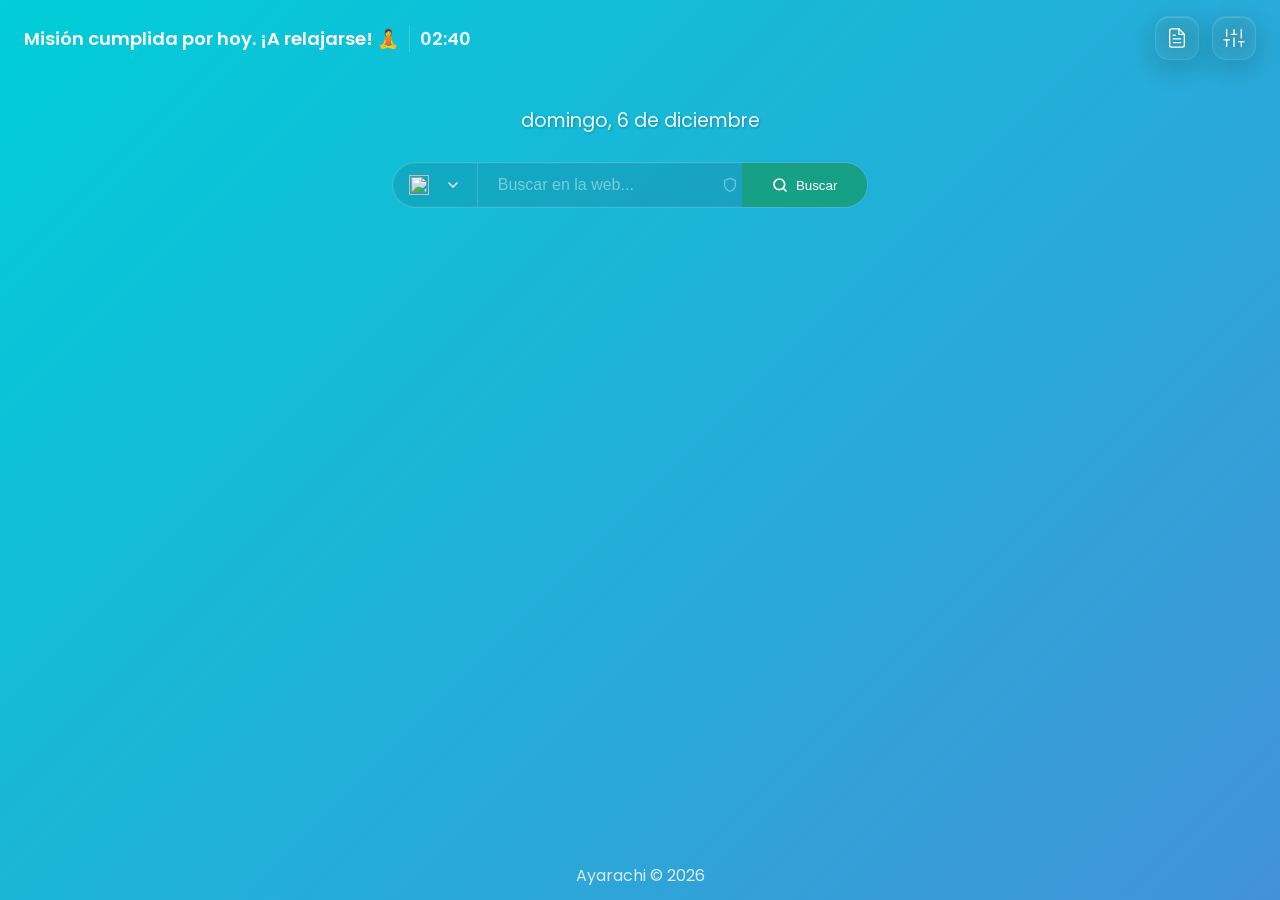
==== index.html @ 14abeb92 "feat: implement context menu actions including custom letter icons and folder navigation logic" ====
<!doctype html>
<html lang="es" style="background-color: #050505; color-scheme: dark;">

<head>
  <meta name="color-scheme" content="dark">
  <link rel="stylesheet" href="css/critical.css">
  <script src="menubar/background-manager.js"></script>
  <script src="menubar/instant-bg.js"></script>
  <script src="menubar/zero-flash.js"></script>
  <link rel="preconnect" href="https://fonts.googleapis.com">
  <link rel="preconnect" href="https://fonts.gstatic.com" crossorigin>
  <link
    href="https://fonts.googleapis.com/css2?family=Poppins:wght@300;400;600;700&family=Roboto:wght@400;700&family=Montserrat:wght@400;700&family=Playfair+Display:wght@400;700&display=swap"
    rel="stylesheet">
  <meta charset="utf-8" />
  <script src="menubar/fast-loader.js" type="module"></script>
  <title>Tablero</title>
  <link rel="icon" type="image/svg+xml" href="icons/icon.svg">
  <!-- Carga crítica en paralelo para eliminar cuello de botella de renderizado -->
  <link rel="stylesheet" href="css/variables.css">
  <link rel="stylesheet" href="css/animations.css">
  <link rel="stylesheet" href="css/layout.css">
  <link rel="stylesheet" href="css/search.css">
  <link rel="stylesheet" href="css/tiles.css">
  <link rel="stylesheet" href="css/panels.css">
  <link rel="stylesheet" href="css/notes-doodle.css">
  <link rel="stylesheet" href="css/weather.css">
  <link rel="stylesheet" href="css/form-controls.css">
  <link rel="stylesheet" href="css/context-menu.css">
</head>

<body class="loading">
  <!-- Capa dedicada para el fondo animado con efecto de carga en "tandas" estilo videojuego -->
  <div id="bg-layer" style="position: fixed; top: 0; left: 0; width: 100%; height: 100%; z-index: -2; opacity: 0; filter: blur(20px) grayscale(50%); transition: opacity 1.2s steps(6, end), filter 1.2s steps(6, end); pointer-events: none;"></div>
  <div class="wrap">
    <header class="header">
      <div class="brand-container">
        <button id="backBtn" class="back-btn" hidden aria-label="Volver a la carpeta anterior">‹</button>
        <div id="header-greeting" class="brand"><span class="placeholder"></span></div>
        <div id="header-clock" class="clock-header"><span class="placeholder"></span></div>
      </div>
      <div class="controls">
        <button id="openNotes" title="Notas">
          <svg xmlns="http://www.w3.org/2000/svg" width="22" height="22" viewBox="0 0 24 24" fill="none"
            stroke="currentColor" stroke-width="1.5" stroke-linecap="round" stroke-linejoin="round">
            <path d="M14 2H6a2 2 0 0 0-2 2v16a2 2 0 0 0 2 2h12a2 2 0 0 0 2-2V8z"></path>
            <polyline points="14 2 14 8 20 8"></polyline>
            <line x1="16" y1="13" x2="8" y2="13"></line>
            <line x1="16" y1="17" x2="8" y2="17"></line>
            <polyline points="10 9 9 9 8 9"></polyline>
          </svg>
        </button>
        <button id="openSettings" title="Configuración">
          <svg xmlns="http://www.w3.org/2000/svg" width="22" height="22" viewBox="0 0 24 24" fill="none"
            stroke="currentColor" stroke-width="1.5" stroke-linecap="round" stroke-linejoin="round">
            <line x1="4" y1="21" x2="4" y2="14"></line>
            <line x1="4" y1="10" x2="4" y2="3"></line>
            <line x1="12" y1="21" x2="12" y2="12"></line>
            <line x1="12" y1="8" x2="12" y2="3"></line>
            <line x1="20" y1="21" x2="20" y2="16"></line>
            <line x1="20" y1="12" x2="20" y2="3"></line>
            <line x1="1" y1="14" x2="7" y2="14"></line>
            <line x1="9" y1="8" x2="15" y2="8"></line>
            <line x1="17" y1="16" x2="23" y2="16"></line>
          </svg>
        </button>
      </div>
    </header>



    <main id="main-content" class="main">
      <section class="top-content">
        <div id="date" class="date"><span class="placeholder"></span></div>
      </section>

      <section class="search-section">
        <div class="search-card">
          <div class="custom-select-wrapper">
            <div id="engineSelectTrigger" class="custom-select-trigger" tabindex="0" aria-haspopup="listbox"
              aria-expanded="false" data-engine="google">
              <img id="selectedEngineIcon" src="https://www.google.com/favicon.ico" alt="">
              <span id="selectedEngineName"></span>
              <svg class="arrow" xmlns="http://www.w3.org/2000/svg" width="24" height="24" viewBox="0 0 24 24"
                fill="none" stroke="currentColor" stroke-width="2" stroke-linecap="round" stroke-linejoin="round">
                <polyline points="6 9 12 15 18 9"></polyline>
              </svg>
            </div>
            <div id="engineSelectList" class="custom-select-options" role="listbox" hidden>
            </div>
          </div>
          <input id="searchInput" placeholder="Buscar en la web..." aria-label="Término de búsqueda" />
          <button id="privacyToggle" class="privacy-btn" title="Activar búsqueda privada">
            <svg xmlns="http://www.w3.org/2000/svg" width="18" height="18" viewBox="0 0 24 24" fill="none"
              stroke="currentColor" stroke-width="2" stroke-linecap="round" stroke-linejoin="round">
              <path d="M12 22s8-4 8-10V5l-8-3-8 3v7c0 6 8 10 8 10z"></path>
            </svg>
          </button>
          <button id="searchGo">
            <svg xmlns="http://www.w3.org/2000/svg" width="16" height="16" viewBox="0 0 24 24" fill="none"
              stroke="currentColor" stroke-width="2.5" stroke-linecap="round" stroke-linejoin="round">
              <circle cx="11" cy="11" r="8"></circle>
              <line x1="21" y1="21" x2="16.65" y2="16.65"></line>
            </svg>
            <span>Buscar</span>
          </button>
        </div>
      </section>

      <section class="tiles-section">
        <div id="tiles" class="tiles"></div>
      </section>
    </main>

    <footer class="footer">Ayarachi © <span id="footer-year">2025</span></footer>
  </div>

  <!-- El contenedor del doodle se mueve aquí, fuera de .wrap, para que pueda actuar como un fondo independiente. -->
  <div id="doodle-background"></div>

  <!-- Weather Widget - Posicionado de forma fija -->
  <div id="weather" class="weather-widget-fixed">
    <div class="weather-summary">
      <div class="weather-details"><span class="placeholder"></span></div>
    </div>
  </div>

  <!-- Overlay for settings panel -->
  <div id="overlay" class="overlay" aria-hidden="true"></div>


  <!-- Settings panel -->
  <aside id="settings" class="settings" aria-hidden="true" role="dialog" aria-labelledby="settings-title">
    <header class="settings-header">
      <div>
        <h3 id="settings-title">Configuración</h3>
        <div id="saveStatus" class="save-status"></div>
      </div>
      <button id="closeSettings" aria-label="Cerrar configuración">
        <img src="images/cerrar.svg" alt="Ícono de cerrar" width="24" height="24">
      </button>
    </header>
    <div class="settings-tabs">
      <button class="tab-btn active" data-tab="accesos">
        <svg xmlns="http://www.w3.org/2000/svg" width="24" height="24" viewBox="0 0 24 24" fill="none"
          stroke="currentColor" stroke-width="2" stroke-linecap="round" stroke-linejoin="round">
          <rect x="3" y="3" width="7" height="7"></rect>
          <rect x="14" y="3" width="7" height="7"></rect>
          <rect x="14" y="14" width="7" height="7"></rect>
          <rect x="3" y="14" width="7" height="7"></rect>
        </svg>
        <span>Accesos</span>
      </button>
      <button class="tab-btn" data-tab="general">
        <svg xmlns="http://www.w3.org/2000/svg" width="24" height="24" viewBox="0 0 24 24" fill="none"
          stroke="currentColor" stroke-width="2" stroke-linecap="round" stroke-linejoin="round">
          <circle cx="12" cy="12" r="3"></circle>
          <path
            d="M19.4 15a1.65 1.65 0 0 0 .33 1.82l.06.06a2 2 0 0 1 0 2.83 2 2 0 0 1-2.83 0l-.06-.06a1.65 1.65 0 0 0-1.82-.33 1.65 1.65 0 0 0-1 1.51V21a2 2 0 0 1-2 2 2 2 0 0 1-2-2v-.09A1.65 1.65 0 0 0 9 19.4a1.65 1.65 0 0 0-1.82.33l-.06.06a2 2 0 0 1-2.83 0 2 2 0 0 1 0-2.83l.06-.06a1.65 1.65 0 0 0 .33-1.82 1.65 1.65 0 0 0-1.51-1H3a2 2 0 0 1-2-2 2 2 0 0 1 2-2h.09A1.65 1.65 0 0 0 4.6 9a1.65 1.65 0 0 0-.33-1.82l-.06-.06a2 2 0 0 1 0-2.83 2 2 0 0 1 2.83 0l.06.06a1.65 1.65 0 0 0 1.82.33H9a1.65 1.65 0 0 0 1-1.51V3a2 2 0 0 1 2-2 2 2 0 0 1 2 2v.09a1.65 1.65 0 0 0 1 1.51 1.65 1.65 0 0 0 1.82-.33l.06-.06a2 2 0 0 1 2.83 0 2 2 0 0 1 0 2.83l-.06.06a1.65 1.65 0 0 0-.33 1.82V9a1.65 1.65 0 0 0 1.51 1H21a2 2 0 0 1 2 2 2 2 0 0 1-2 2h-.09a1.65 1.65 0 0 0-1.51 1z">
          </path>
        </svg>
        <span>General</span>
      </button>
      <button class="tab-btn" data-tab="fondo">
        <svg xmlns="http://www.w3.org/2000/svg" width="24" height="24" viewBox="0 0 24 24" fill="none"
          stroke="currentColor" stroke-width="2" stroke-linecap="round" stroke-linejoin="round">
          <rect x="3" y="3" width="18" height="18" rx="2" ry="2"></rect>
          <circle cx="8.5" cy="8.5" r="1.5"></circle>
          <polyline points="21 15 16 10 5 21"></polyline>
        </svg>
        <span>Fondo</span>
      </button>
      <button class="tab-btn" data-tab="doodle">
        <svg xmlns="http://www.w3.org/2000/svg" width="24" height="24" viewBox="0 0 24 24" fill="none"
          stroke="currentColor" stroke-width="2" stroke-linecap="round" stroke-linejoin="round">
          <path d="M12 20h9"></path>
          <path d="M16.5 3.5a2.121 2.121 0 0 1 3 3L7 19l-4 1 1-4L16.5 3.5z"></path>
        </svg>
        <span>Doodle</span>
      </button>
      <button class="tab-btn" data-tab="paneles">
        <svg xmlns="http://www.w3.org/2000/svg" width="24" height="24" viewBox="0 0 24 24" fill="none"
          stroke="currentColor" stroke-width="2" stroke-linecap="round" stroke-linejoin="round">
          <path
            d="M12.89 1.45l8 4A2 2 0 0 1 22 7.24v9.53a2 2 0 0 1-1.11 1.79l-8 4a2 2 0 0 1-1.79 0l-8-4A2 2 0 0 1 2 16.76V7.24a2 2 0 0 1 1.11-1.79l8-4a2 2 0 0 1 1.78 0z">
          </path>
          <polyline points="2.32 6.16 12 11 21.68 6.16"></polyline>
          <line x1="12" y1="22.76" x2="12" y2="11"></line>
        </svg>
        <span>Paneles</span>
      </button>
      <button class="tab-btn" data-tab="datos">
        <svg xmlns="http://www.w3.org/2000/svg" width="24" height="24" viewBox="0 0 24 24" fill="none"
          stroke="currentColor" stroke-width="2" stroke-linecap="round" stroke-linejoin="round">
          <path d="M21 15v4a2 2 0 0 1-2 2H5a2 2 0 0 1-2-2v-4"></path>
          <polyline points="17 8 12 3 7 8"></polyline>
          <line x1="12" y1="3" x2="12" y2="15"></line>
        </svg>
        <span>Datos</span>
      </button>
      <button class="tab-btn" data-tab="papelera">
        <svg xmlns="http://www.w3.org/2000/svg" width="24" height="24" viewBox="0 0 24 24" fill="none"
          stroke="currentColor" stroke-width="2" stroke-linecap="round" stroke-linejoin="round">
          <polyline points="3 6 5 6 21 6"></polyline>
          <path d="M19 6v14a2 2 0 0 1-2 2H7a2 2 0 0 1-2-2V6m3 0V4a2 2 0 0 1 2-2h4a2 2 0 0 1 2 2v2"></path>
          <line x1="10" y1="11" x2="10" y2="17"></line>
          <line x1="14" y1="11" x2="14" y2="17"></line>
        </svg>
        <span>Papelera</span>
      </button>
    </div>
    <div class="settings-body">
      <!-- Tab: Accesos -->
      <div class="tab-pane active" id="tab-accesos">
        <div class="field">
          <label>Gestionar Accesos</label>
          <div class="button-group">
            <button id="syncBookmarks" class="btn" title="Importar favoritos de Chrome">
              <svg xmlns="http://www.w3.org/2000/svg" width="16" height="16" viewBox="0 0 24 24" fill="none"
                stroke="currentColor" stroke-width="2" stroke-linecap="round" stroke-linejoin="round">
                <path d="M19 21l-7-5-7 5V5a2 2 0 0 1 2-2h10a2 2 0 0 1 2 2z"></path>
              </svg>
              Sincronizar Marcadores
            </button>
            <button id="addTile" class="btn primary">+ Añadir acceso</button>
            <button id="addFolder" class="btn">+ Añadir carpeta</button>
          </div>
          <div class="editor-search-container">
            <input id="editorSearchInput" placeholder="Buscar accesos por nombre o URL..." />
          </div>
          <div id="editor" class="editor"></div>
        </div>
      </div>
      <!-- Tab: General -->
      <div class="tab-pane" id="tab-general">
        <div class="sub-tabs">
          <button class="sub-tab-btn active" data-subtab="contenido">Contenido</button>
          <button class="sub-tab-btn" data-subtab="apariencia">Interfaz</button>
          <button class="sub-tab-btn" data-subtab="colores">Colores</button>
        </div>
        <div class="sub-tab-content">
          <!-- Sub-tab: Contenido -->
          <div class="sub-tab-pane active" id="subtab-contenido">
            <div class="field">
              <label for="userName">Tu Nombre</label>
              <input id="userName" placeholder="¿Cómo te llamas?" />
            </div>
            <div class="field">
              <label for="weatherCity">Ubicación del Clima</label>
              <input id="weatherCity" placeholder="Dejar en blanco para autodetectar" />
            </div>
            <div class="field">
              <label for="greetingSelect">Tipo de Saludo</label>
              <select id="greetingSelect">
                <option value="random">Aleatorio (por momento del día)</option>
                <option value="custom">Personalizado</option>
                <!-- Los saludos predefinidos se cargarán aquí -->
              </select>
            </div>
            <div class="field" id="customGreetingsContainer" hidden>
              <label for="customGreetingsInput">Mis Saludos (uno por línea)</label>
              <textarea id="customGreetingsInput" rows="4"
                placeholder="¡Qué onda, campeón! 😎\n¡A darle que es mole de olla!"></textarea>
            </div>
          </div>
          <!-- Sub-tab: Apariencia -->
          <div class="sub-tab-pane" id="subtab-apariencia">
            <!-- CAMBIO: El nombre de la pestaña en el HTML es ahora "Interfaz" -->
            <div class="field">
              <label>Formato del Reloj</label>
            </div>
            <div class="field field-toggle">
              <label for="clockFormatToggle">Usar formato de 12 horas (AM/PM)</label>
              <div class="switch-container">
                <label class="switch"><input type="checkbox" id="clockFormatToggle"><span
                    class="slider round"></span></label>
              </div>
            </div>
            <div class="field field-toggle">
              <label for="showSecondsToggle">Mostrar segundos en el reloj</label>
              <div class="switch-container">
                <label class="switch"><input type="checkbox" id="showSecondsToggle"><span
                    class="slider round"></span></label>
              </div>
            </div>
            <div class="field">
              <label>Elementos de la Interfaz</label>
              <p class="field-description">Controla qué elementos se muestran en la página principal.</p>
            </div>
            <div class="field field-toggle">
              <label for="showSearchToggle">Mostrar barra de búsqueda</label>
              <div class="switch-container">
                <label class="switch"><input type="checkbox" id="showSearchToggle"><span
                    class="slider round"></span></label>
              </div>
            </div>
            <div class="field field-toggle">
              <label for="showWeatherToggle">Mostrar widget del clima</label>
              <div class="switch-container">
                <label class="switch"><input type="checkbox" id="showWeatherToggle"><span
                    class="slider round"></span></label>
              </div>
            </div>
            <div class="field field-toggle">
              <label for="showDateToggle">Mostrar fecha completa</label>
              <div class="switch-container">
                <label class="switch"><input type="checkbox" id="showDateToggle"><span
                    class="slider round"></span></label>
              </div>
            </div>
            <div class="field">
              <label>Animaciones de Carga</label>
              <p class="field-description">Controla si los elementos aparecen con animaciones al cargar la página.</p>
            </div>
            <div class="field field-toggle">
              <label for="enableLoadAnimationsToggle">Activar animaciones de carga</label>
              <div class="switch-container">
                <label class="switch"><input type="checkbox" id="enableLoadAnimationsToggle"><span
                    class="slider round"></span></label>
              </div>
            </div>
            <div class="field">
              <label>Tipografía</label>
              <p class="field-description">Elige las fuentes para diferentes elementos de la interfaz.</p>
            </div>
            <div class="field">
              <label for="greetingFont">Fuente del Saludo y Reloj</label>
              <select id="greetingFont">
                <option value="'Poppins', sans-serif">Poppins (Defecto)</option>
                <optgroup label="Sans Serif">
                  <option value="'Roboto', sans-serif">Roboto</option>
                  <option value="'Open Sans', sans-serif">Open Sans</option>
                  <option value="'Lato', sans-serif">Lato</option>
                  <option value="'Montserrat', sans-serif">Montserrat</option>
                  <option value="'Oswald', sans-serif">Oswald</option>
                  <option value="'Raleway', sans-serif">Raleway</option>
                </optgroup>
                <optgroup label="Serif">
                  <option value="'Playfair Display', serif">Playfair Display</option>
                  <option value="'Merriweather', serif">Merriweather</option>
                </optgroup>
                <optgroup label="Monospace">
                  <option value="'Source Code Pro', monospace">Source Code Pro</option>
                </optgroup>
              </select>
            </div>
            <div class="field">
              <label for="dateFont">Fuente de la Fecha</label>
              <select id="dateFont">
                <option value="'Poppins', sans-serif">Poppins (Defecto)</option>
                <option value="'Roboto', sans-serif">Roboto</option>
                <option value="'Open Sans', sans-serif">Open Sans</option>
                <option value="'Lato', sans-serif">Lato</option>
                <option value="'Montserrat', sans-serif">Montserrat</option>
                <option value="'Playfair Display', serif">Playfair Display</option>
              </select>
            </div>
          </div>
          <!-- Sub-tab: Colores -->
          <div class="sub-tab-pane" id="subtab-colores">
            <div class="field">
              <label for="masterTextColor">Color General de Texto</label>
              <div class="color-input-group">
                <input type="color" id="masterTextColor" value="#FFFFFF">
                <button id="applyMasterTextColor" class="btn btn-small">Aplicar a todos</button>
              </div>
              <p class="field-description">Usa este control para cambiar todos los colores de texto a la vez.</p>
            </div>
            <div class="field">
              <label for="greetingColor">Color del Saludo</label>
              <div class="color-input-group">
                <input type="color" id="greetingColor" value="#FFFFFF">
              </div>
            </div>
            <div class="field">
              <label for="nameColor">Color del Nombre</label>
              <div class="color-input-group">
                <input type="color" id="nameColor" value="#FFFFFF">
              </div>
            </div>
            <div class="field">
              <label for="clockColor">Color del Reloj</label>
              <div class="color-input-group">
                <input type="color" id="clockColor" value="#FFFFFF">
              </div>
            </div>
            <div class="field">
              <label for="dateColor">Color de la Fecha</label>
              <div class="color-input-group">
                <input type="color" id="dateColor" value="#FFFFFF">
              </div>
            </div>
          </div>
        </div>
      </div>
      <!-- Tab: Fondo -->
      <div class="tab-pane" id="tab-fondo">
        <div class="sub-tabs">
          <button class="sub-tab-btn active" data-subtab="degradados">Degradados</button>
          <button class="sub-tab-btn" data-subtab="imagen">Imagen</button>
        </div>
        <div class="sub-tab-content">
          <!-- Sub-tab: Degradados -->
          <div class="sub-tab-pane active" id="subtab-degradados">
            <div class="field">
              <label>Degradados</label>
              <div id="gradient-list" class="gradient-list">
                <!-- Los degradados se cargarán aquí desde JS -->
              </div>
            </div>
            <div class="field field-toggle">
              <label for="randomBgToggle">Degradado aleatorio en cada pestaña</label>
              <div class="switch-container">
                <label class="switch">
                  <input type="checkbox" id="randomBgToggle">
                  <span class="slider round"></span>
                </label>
              </div>
            </div>
            <div class="field field-toggle">
              <label for="syncFirefoxThemeToggle">Sincronizar con tema de Firefox</label>
              <div class="switch-container">
                <label class="switch">
                  <input type="checkbox" id="syncFirefoxThemeToggle">
                  <span class="slider round"></span>
                </label>
              </div>
            </div>
          </div>
          <!-- Sub-tab: Imagen -->
          <div class="sub-tab-pane" id="subtab-imagen">
            <div class="field">
              <label for="bgUrl">Fondo Personalizado</label>
              <input id="bgUrl" placeholder="Pega una URL de imagen para verla al instante" />
              <div class="or">o</div>
              <label for="bgFile" class="btn file-label">Subir imagen</label>
              <input id="bgFile" type="file" accept="image/*" hidden />
            </div>
            <div class="field" id="bgDisplayMode" hidden> <!-- ESTO SE MOVIÓ AQUÍ -->
              <label>Modo de visualización de imagen</label>
              <div class="button-group" id="bgModeSelector">
                <button class="btn" data-mode="cover">Rellenar</button>
                <button class="btn" data-mode="contain">Ajustar</button>
                <button class="btn" data-mode="stretch">Estirar</button>
                <button class="btn" data-mode="center">Centrar</button>
              </div>
            </div>
          </div>
        </div>
      </div>
      <!-- Tab: Doodle -->
      <div class="tab-pane" id="tab-doodle">
        <div class="field">
          <label>Elige un Doodle</label>
          <p class="field-description">Selecciona un doodle para mostrarlo en la página principal. Los doodles son
            animaciones o imágenes interactivas que aparecen sobre el fondo.</p>
        </div>
        <div class="field">
          <label>Vista Previa</label>
          <div id="doodle-preview" class="doodle-preview">
            <span class="placeholder-text">Selecciona un doodle para verlo aquí</span>
          </div>
        </div>
        <div class="field">
          <label>Doodles Disponibles</label>
          <div id="doodle-list" class="doodle-list">
            <button class="doodle-item" data-doodle-id="none">
              <div class="doodle-item-preview none"></div>
              <span class="doodle-item-name">Ninguno</span>
            </button>
            <!-- Aquí se cargarán más doodles con JS -->
            <!-- Ejemplo de un doodle -->
            <button class="doodle-item" data-doodle-id="lluvia-estrellas">
              <div class="doodle-item-preview lluvia-estrellas"></div>
              <span class="doodle-item-name">Lluvia de Estrellas</span>
            </button>
          </div>
        </div>
      </div>
      <!-- Tab: Paneles -->
      <div class="tab-pane" id="tab-paneles">
        <!-- Sub-tabs for Paneles -->
        <div class="sub-tabs">
          <button class="sub-tab-btn active" data-subtab="temas">Temas</button>
          <button class="sub-tab-btn" data-subtab="apariencia">Apariencia</button>
          <button class="sub-tab-btn" data-subtab="sombra">Sombra</button>
        </div>

        <div class="sub-tab-content">
          <!-- Sub-tab: Temas -->
          <div class="sub-tab-pane active" id="subtab-temas">
            <div class="field">
              <label>Temas Predefinidos</label>
              <div id="panel-theme-list" class="theme-list panel-theme-list">
                <!-- Los temas de paneles se cargarán aquí desde JS -->
              </div>
            </div>
          </div>

          <!-- Sub-tab: Apariencia -->
          <div class="sub-tab-pane" id="subtab-apariencia">
            <div class="field">
              <label for="panelColor">Color de Fondo</label>
              <input type="color" id="panelColor" value="#000000">
            </div>
            <div class="field">
              <label for="panelTextColor">Color de Texto Principal</label>
              <input type="color" id="panelTextColor" value="#ffffff">
            </div>
            <div class="field">
              <label for="panelTextSecondaryColor">Color de Texto Secundario</label>
              <input type="color" id="panelTextSecondaryColor" value="#ffffff">
            </div>
            <div class="field">
              <label for="panelOpacity">Opacidad <span id="opacityValue">5%</span></label>
              <input type="range" id="panelOpacity" min="0" max="1" step="0.01" value="0.05">
            </div>
            <div class="field">
              <label for="panelBlur">Desenfoque <span id="blurValue">6px</span></label>
              <input type="range" id="panelBlur" min="0" max="50" step="1" value="6">
            </div>
            <div class="field">
              <label for="panelRadius">Radio de borde <span id="radiusValue">12px</span></label>
              <input type="range" id="panelRadius" min="0" max="60" step="1" value="12">
            </div>
          </div>

          <!-- Sub-tab: Sombra -->
          <div class="sub-tab-pane" id="subtab-sombra">
            <div class="field field-toggle">
              <label for="panelShadowToggle">Habilitar sombra</label>
              <div class="switch-container"><label class="switch"><input type="checkbox" id="panelShadowToggle"><span
                    class="slider round"></span></label></div>
            </div>
            <div id="panelShadowOptions" hidden>
              <div class="field"><label for="panelShadowColor">Color de sombra</label><input type="color"
                  id="panelShadowColor" value="#000000"></div>
              <div class="field"><label for="panelShadowBlur">Desenfoque <span
                    id="shadowBlurValue">10px</span></label><input type="range" id="panelShadowBlur" min="0" max="80"
                  step="1" value="10"></div>
            </div>
          </div>
        </div>
        <div class="field" style="margin-top: 16px;">
          <button id="resetPanelsBtn" class="btn full-width">Restablecer Estilos de Paneles</button>
        </div>
      </div>
      <!-- Tab: Datos -->
      <div class="tab-pane" id="tab-datos">
        <div class="data-section">
          <h4>Sincronización Interna</h4>
          <div id="data-status" class="data-status-container"></div>
          <div class="field">
            <div id="dirPath" class="dir-path"><span>Estado: <b>Sincronización Activa</b></span></div>
            <p class="field-description">
              Tus datos se guardan de forma segura y automática en el almacenamiento interno de tu navegador (OPFS).
              Esto garantiza que tus accesos, notas y configuraciones persistan incluso si limpias la caché.
            </p>
          </div>

          <div class="field field-toggle">
            <label for="autoSyncToggle">Auto-respaldo Interno</label>
            <div class="switch-container">
              <label class="switch"><input type="checkbox" id="autoSyncToggle"><span
                  class="slider round"></span></label>
            </div>
            <p class="field-description">Mantiene una copia de seguridad interna actualizada en tiempo real.</p>
            <button id="manualSaveBtn" class="btn" hidden>Forzar Respaldo Ahora</button>
          </div>
        </div>

        <div class="data-section">
          <h4>Copia de Seguridad Externa</h4>
          <p class="field-description">Exporta toda tu configuración a un archivo JSON para moverla a otro navegador o
            guardarla como respaldo manual.</p>
          <div class="button-group">
            <button id="importJsonBtn" class="btn">Importar JSON</button>
            <button id="exportJsonBtn" class="btn primary">Exportar JSON</button>
          </div>
        </div>
      </div>
      <!-- Tab: Papelera -->
      <div class="tab-pane tab-pane-full-height" id="tab-papelera">
        <div class="field">
          <div class="field-header">
            <label>Accesos Eliminados</label>
            <button id="emptyTrashBtn" class="btn btn-danger" title="Vaciar toda la papelera" disabled>Vaciar
              Papelera</button>
          </div>
          <div class="scrollable-content">
            <div id="trash-list" class="trash-list"></div>
          </div>
        </div>
      </div>
    </div>
    <footer class="settings-footer">
      <a href="https://github.com/HectorDanielAyarachiFuentes" class="about-link" rel="noopener noreferrer"
        title="GitHub del desarrollador">
        <img src="images/Dulce-flamenco.png" alt="Foto del autor" class="about-photo" />
        <svg class="github-icon" xmlns="http://www.w3.org/2000/svg" viewBox="0 0 24 24" fill="currentColor">
          <path
            d="M12 0c-6.626 0-12 5.373-12 12 0 5.302 3.438 9.8 8.207 11.387.599.111.793-.261.793-.577v-2.234c-3.338.726-4.033-1.416-4.033-1.416-.546-1.387-1.333-1.756-1.333-1.756-1.089-.745.083-.729.083-.729 1.205.084 1.839 1.237 1.839 1.237 1.07 1.834 2.807 1.304 3.492.997.107-.775.418-1.305.762-1.604-2.665-.305-5.467-1.334-5.467-5.931 0-1.311.469-2.381 1.236-3.221-.124-.303-.535-1.524.117-3.176 0 0 1.008-.322 3.301 1.23.957-.266 1.983-.399 3.003-.404 1.02.005 2.047.138 3.006.404 2.291-1.552 3.297-1.23 3.297-1.23.653 1.653.242 2.874.118 3.176.77.84 1.235 1.91 1.235 3.221 0 4.609-2.807 5.624-5.479 5.921.43.372.823 1.102.823 2.222v3.293c0 .319.192.694.801.576 4.765-1.589 8.199-6.086 8.199-11.386 0-6.627-5.373-12-12-12z" />
        </svg>
        <span>Creado por Héctor Daniel Ayarachi</span>
      </a>
    </footer>
  </aside>

  <!-- Edit modal -->
  <div id="modal" class="modal" aria-hidden="true" role="dialog" aria-modal="true" aria-labelledby="modalTitle">
    <div class="modal-card">
      <header class="modal-header">
        <h4 id="modalTitle">Editar Acceso</h4>
        <button id="closeModal" class="modal-close" aria-label="Cerrar modal">✕</button>
      </header>
      <div class="modal-body">
        <div id="modalIconContainer" class="modal-icon-container">
          <div id="modalIconPreview" class="modal-icon-preview" role="button" tabindex="0"
            aria-label="Cambiar imagen del ícono">
            <img id="modalPreviewImg" src="" alt="Vista previa del ícono" hidden>
            <div id="modalIconPlaceholder" class="modal-icon-placeholder">
              <svg xmlns="http://www.w3.org/2000/svg" width="24" height="24" viewBox="0 0 24 24" fill="none"
                stroke="currentColor" stroke-width="2" stroke-linecap="round" stroke-linejoin="round">
                <path d="M21 15v4a2 2 0 0 1-2 2H5a2 2 0 0 1-2-2v-4"></path>
                <polyline points="17 8 12 3 7 8"></polyline>
                <line x1="12" y1="3" x2="12" y2="15"></line>
              </svg>
              <span>Subir icono</span>
            </div>
          </div>
          <button id="modalResetIcon" class="modal-icon-reset" aria-label="Restablecer ícono" hidden>
            <svg xmlns="http://www.w3.org/2000/svg" width="24" height="24" viewBox="0 0 24 24" fill="none"
              stroke="currentColor" stroke-width="2" stroke-linecap="round" stroke-linejoin="round">
              <polyline points="23 4 23 10 17 10"></polyline>
              <path d="M20.49 15a9 9 0 1 1-2.12-9.36L23 10"></path>
            </svg>
          </button>
        </div>
        <input type="file" id="modalIconFile" accept="image/*" hidden>
        <div class="form-group with-icon">
          <svg xmlns="http://www.w3.org/2000/svg" width="24" height="24" viewBox="0 0 24 24" fill="none"
            stroke="currentColor" stroke-width="2" stroke-linecap="round" stroke-linejoin="round">
            <path d="M20.59 13.41l-7.17 7.17a2 2 0 0 1-2.83 0L2 12V2h10l8.59 8.59a2 2 0 0 1 0 2.82z"></path>
            <line x1="7" y1="7" x2="7.01" y2="7"></line>
          </svg>
          <input id="modalName" type="text" required placeholder=" " />
          <label for="modalName">Nombre</label>
        </div>
        <div id="modalUrlGroup" class="form-group with-icon">
          <svg xmlns="http://www.w3.org/2000/svg" width="24" height="24" viewBox="0 0 24 24" fill="none"
            stroke="currentColor" stroke-width="2" stroke-linecap="round" stroke-linejoin="round">
            <path d="M10 13a5 5 0 0 0 7.54.54l3-3a5 5 0 0 0-7.07-7.07l-1.72 1.72"></path>
            <path d="M14 11a5 5 0 0 0-7.54-.54l-3 3a5 5 0 0 0 7.07 7.07l1.72-1.72"></path>
          </svg>
          <input id="modalUrl" type="url" required placeholder=" " />
          <label for="modalUrl">Dirección (URL)</label>
        </div>
        <div id="modalContentGroup" class="form-group" hidden>
          <div class="rich-editor-container">
            <div class="rich-editor-toolbar">
              <button data-command="bold" title="Negrita (Ctrl+B)"><b>B</b></button>
              <button data-command="italic" title="Cursiva (Ctrl+I)"><i>I</i></button>
              <button data-command="underline" title="Subrayado (Ctrl+U)"><u>U</u></button>
              <button data-command="insertUnorderedList" title="Lista con viñetas">
                <svg xmlns="http://www.w3.org/2000/svg" width="16" height="16" viewBox="0 0 24 24" fill="none"
                  stroke="currentColor" stroke-width="2" stroke-linecap="round" stroke-linejoin="round">
                  <line x1="8" y1="6" x2="21" y2="6"></line>
                  <line x1="8" y1="12" x2="21" y2="12"></line>
                  <line x1="8" y1="18" x2="21" y2="18"></line>
                  <line x1="3" y1="6" x2="3.01" y2="6"></line>
                  <line x1="3" y1="12" x2="3.01" y2="12"></line>
                  <line x1="3" y1="18" x2="3.01" y2="18"></line>
                </svg>
              </button>
            </div>
            <div id="modalContent" class="rich-text-editor" contenteditable="true" data-placeholder=" "></div>
          </div>
          <label for="modalContent">Contenido de la Nota</label>
        </div>
      </div>
      <footer class="modal-footer">
        <button id="modalCancel" class="btn">
          <svg xmlns="http://www.w3.org/2000/svg" width="16" height="16" viewBox="0 0 24 24" fill="none"
            stroke="currentColor" stroke-width="2.5" stroke-linecap="round" stroke-linejoin="round">
            <line x1="18" y1="6" x2="6" y2="18"></line>
            <line x1="6" y1="6" x2="18" y2="18"></line>
          </svg>
          Cancelar
        </button>
        <button id="modalSave" class="btn primary">
          <svg xmlns="http://www.w3.org/2000/svg" width="16" height="16" viewBox="0 0 24 24" fill="none"
            stroke="currentColor" stroke-width="2.5" stroke-linecap="round" stroke-linejoin="round">
            <polyline points="20 6 9 17 4 12"></polyline>
          </svg>
          Aceptar
        </button>
      </footer>
    </div>
  </div>

  <!-- Menú contextual para los accesos -->
  <div id="contextMenu" class="context-menu" hidden>
    <ul>
      <li><button data-action="favorite">
          <svg xmlns="http://www.w3.org/2000/svg" width="16" height="16" viewBox="0 0 24 24" fill="none"
            stroke="currentColor" stroke-width="2" stroke-linecap="round" stroke-linejoin="round">
            <polygon
              points="12 2 15.09 8.26 22 9.27 17 14.14 18.18 21.02 12 17.77 5.82 21.02 7 14.14 2 9.27 8.91 8.26 12 2">
            </polygon>
          </svg>
          <span>Marcar como favorito</span>
        </button></li>
      <li><button data-action="open-tab">
          <svg xmlns="http://www.w3.org/2000/svg" width="16" height="16" viewBox="0 0 24 24" fill="none"
            stroke="currentColor" stroke-width="2" stroke-linecap="round" stroke-linejoin="round">
            <path d="M18 13v6a2 2 0 0 1-2 2H5a2 2 0 0 1-2-2V8a2 2 0 0 1 2-2h6"></path>
            <polyline points="15 3 21 3 21 9"></polyline>
            <line x1="10" y1="14" x2="21" y2="3"></line>
          </svg>
          <span>Abrir en pestaña nueva</span>
        </button></li>
      <li><button data-action="open-window">
          <svg xmlns="http://www.w3.org/2000/svg" width="16" height="16" viewBox="0 0 24 24" fill="none"
            stroke="currentColor" stroke-width="2" stroke-linecap="round" stroke-linejoin="round">
            <path d="M20 13v6a2 2 0 0 1-2 2H6a2 2 0 0 1-2-2V7a2 2 0 0 1 2-2h6"></path>
            <path d="M14 3h7v7"></path>
            <path d="M11 13 21 3"></path>
          </svg>
          <span>Abrir en ventana nueva</span>
        </button></li>
      <li><button data-action="open-private">
          <svg xmlns="http://www.w3.org/2000/svg" width="16" height="16" viewBox="0 0 24 24" fill="none"
            stroke="currentColor" stroke-width="2" stroke-linecap="round" stroke-linejoin="round">
            <circle cx="12" cy="12" r="5"></circle>
            <path d="M12 1v2"></path>
            <path d="M12 21v2"></path>
            <path d="m4.22 4.22 1.42 1.42"></path>
            <path d="m18.36 18.36 1.42 1.42"></path>
            <path d="M1 12h2"></path>
            <path d="M21 12h2"></path>
            <path d="m4.22 19.78 1.42-1.42"></path>
            <path d="m18.36 5.64 1.42-1.42"></path>
          </svg>
          <span>Abrir en ventana privada</span>
        </button></li>
      <li class="separator"></li>
      <li><button data-action="use-letter">
          <svg xmlns="http://www.w3.org/2000/svg" width="16" height="16" viewBox="0 0 24 24" fill="none"
            stroke="currentColor" stroke-width="2" stroke-linecap="round" stroke-linejoin="round">
            <polyline points="4 7 4 4 20 4 20 7"></polyline>
            <line x1="9" y1="20" x2="15" y2="20"></line>
            <line x1="12" y1="4" x2="12" y2="20"></line>
          </svg>
          <span>Usar ícono de letra</span>
        </button></li>
      <li><button data-action="edit">
          <svg xmlns="http://www.w3.org/2000/svg" width="16" height="16" viewBox="0 0 24 24" fill="none"
            stroke="currentColor" stroke-width="2" stroke-linecap="round" stroke-linejoin="round">
            <path d="M11 4H4a2 2 0 0 0-2 2v14a2 2 0 0 0 2 2h14a2 2 0 0 0 2-2v-7"></path>
            <path d="M18.5 2.5a2.121 2.121 0 0 1 3 3L12 15l-4 1 1-4 9.5-9.5z"></path>
          </svg>
          <span>Editar</span>
        </button></li>
      <li><button data-action="delete">
          <svg xmlns="http://www.w3.org/2000/svg" width="16" height="16" viewBox="0 0 24 24" fill="none"
            stroke="currentColor" stroke-width="2" stroke-linecap="round" stroke-linejoin="round">
            <polyline points="3 6 5 6 21 6"></polyline>
            <path d="M19 6v14a2 2 0 0 1-2 2H7a2 2 0 0 1-2-2V6m3 0V4a2 2 0 0 1 2-2h4a2 2 0 0 1 2 2v2"></path>
            <line x1="10" y1="11" x2="10" y2="17"></line>
            <line x1="14" y1="11" x2="14" y2="17"></line>
          </svg>
          <span>Enviar a la papelera</span>
        </button></li>
    </ul>
  </div>

  <template id="tileTpl">
    <div class="tile" draggable="true">
      <!-- CAMBIO: Se añade loading="lazy" para mejorar rendimiento inicial -->
      <img class="thumb" width="56" height="56" alt="" loading="lazy">
      <div class="info">
        <div class="title"></div>
        <div class="url"></div>
      </div>
      <div class="actions"> <button class="more-btn" aria-label="Más opciones para este acceso"> <svg
            xmlns="http://www.w3.org/2000/svg" width="20" height="20" viewBox="0 0 24 24" fill="none"
            stroke="currentColor" stroke-width="2" stroke-linecap="round" stroke-linejoin="round">
            <circle cx="12" cy="12" r="1"></circle>
            <circle cx="12" cy="5" r="1"></circle>
            <circle cx="12" cy="19" r="1"></circle>
          </svg> </button> </div>
    </div>
  </template>

  <!-- Botón flotante para volver arriba -->
  <button id="scrollToTopBtn" class="scroll-to-top-btn" aria-label="Volver arriba">
    <svg xmlns="http://www.w3.org/2000/svg" width="24" height="24" viewBox="0 0 24 24" fill="none" stroke="currentColor" stroke-width="2.5" stroke-linecap="round" stroke-linejoin="round">
      <polyline points="18 15 12 9 6 15"></polyline>
    </svg>
  </button>

  <script src="menubar/app.js" type="module"></script>
</body>

</html>
---- css/critical.css ----
/* Estilo crítico para eliminar destellos de carga (Permitido por CSP) */
html {
  background-color: #050505 !important;
  color-scheme: dark !important;
}

body {
  background: transparent !important;
  margin: 0;
}

/* Prevenir destello de colores de acento (ej. morado #a855f7) */
:root {
  --accent-color: #050505;
}

.wrap {
  opacity: 1;
}

#doodle-background {
  position: fixed;
  top: 0;
  left: 0;
  width: 100%;
  height: 100%;
  z-index: -1;
  opacity: 0;
  transition: opacity 0.5s ease-out;
}

#doodle-background.ready {
  opacity: 1;
}

/* Evitar que se vea el código del doodle antes de que se active el componente */
css-doodle:not(:defined) {
  display: none;
}
---- css/variables.css ----
:root {
  /* Default Theme (Paisaje) - these will be overridden by JS */
  --greeting-color: #FFFFFF;
  --name-color: #FFFFFF;
  --clock-color: #FFFFFF;
  --date-color: #FFFFFF;

  --greeting-font: 'Poppins', sans-serif;
  --date-font: 'Poppins', sans-serif;

  --panel-text-color: #ffffff;
  --panel-text-secondary-color: rgba(255, 255, 255, 0.7);
  --panel-bg: rgba(0, 0, 0, 0.2);
  --accent-color: #a855f7;
  --button-bg: rgba(255, 255, 255, 0.05);
  --button-hover-bg: rgba(255, 255, 255, 0.1);
  --panel-radius: 12px;

  --panel-opacity: 0.1;
  --panel-blur: 10px;

  /* Firefox Modern Enhancements */
  --border-light: color-mix(in srgb, var(--panel-text-color), transparent 85%);
  --border-active: color-mix(in srgb, var(--accent-color), transparent 40%);
  --hover-overlay: color-mix(in srgb, var(--accent-color), transparent 85%);
  --shadow-accent: color-mix(in srgb, var(--accent-color), transparent 70%);

  /* Firefox Glassmorphism 2.0 - Ultra Smooth */
  --glass-bg: color-mix(in srgb, var(--panel-bg), transparent 10%);
  --glass-border: color-mix(in srgb, var(--panel-text-color), transparent 80%);
  --glass-highlight: color-mix(in srgb, var(--panel-text-color), transparent 95%);
}
---- css/animations.css ----
/* Animaciones de carga - solo se aplican cuando se activa la opción */
body.with-load-animations .tile {
  opacity: 0;
  animation: fadeInUp .4s ease-out forwards;
  animation-delay: var(--animation-delay, 0s);
}

body.with-load-animations .note-item {
  opacity: 0;
  animation: fadeInUp .4s ease-out forwards;
  animation-delay: var(--animation-delay, 0s);
}

body.with-load-animations .tab-pane {
  opacity: 0;
  animation: fadeIn 0.4s ease-out forwards;
}

body.with-load-animations .search-section {
  transition: opacity 0.4s ease-out, transform 0.4s ease-out;
  transition-delay: 0.05s;
}

body.with-load-animations .tiles-section {
  transition: opacity 0.4s ease-out, transform 0.4s ease-out;
  transition-delay: 0.1s;
}

@keyframes dither-fade {
  from { opacity: 0.12; transform: scale(1.05); }
  to { opacity: 0.06; transform: scale(1); }
}

@keyframes shimmer {
  0% {
    background-position: 200% 0;
  }
  100% {
    background-position: -200% 0;
  }
}

@keyframes border-trace {
  from { --border-angle: 0deg; }
  to { --border-angle: 360deg; }
}

@keyframes pulse-shield {
  0% { transform: scale(1); filter: drop-shadow(0 0 0px #2ecc71); }
  50% { transform: scale(1.1); filter: drop-shadow(0 0 8px #2ecc71); }
  100% { transform: scale(1); filter: drop-shadow(0 0 0px #2ecc71); }
}

@keyframes shake {
  10%,
  90% {
    transform: translate3d(-1px, 0, 0);
  }
  20%,
  80% {
    transform: translate3d(2px, 0, 0);
  }
  30%,
  50%,
  70% {
    transform: translate3d(-3px, 0, 0);
  }
  40%,
  60% {
    transform: translate3d(3px, 0, 0);
  }
}

@keyframes fadeInUp {
  from {
    opacity: 0;
    transform: translateY(20px) scale(.98)
  }
  to {
    opacity: 1;
    transform: translateY(0) scale(1)
  }
}

@keyframes fadeInDown {
  from {
    opacity: 0;
    transform: translateY(-20px);
  }
  to {
    opacity: 1;
    transform: translateY(0);
  }
}

@keyframes fadeIn {
  from {
    opacity: 0;
    transform: translateY(10px);
  }
  to {
    opacity: 1;
    transform: translateY(0);
  }
}

@keyframes alert-pulse {
  0% {
    border-color: rgba(255, 75, 75, 0.4);
    box-shadow: 0 8px 32px rgba(0, 0, 0, 0.35), 0 0 0px rgba(255, 75, 75, 0);
  }
  50% {
    border-color: rgba(255, 75, 75, 1);
    box-shadow: 0 8px 32px rgba(0, 0, 0, 0.35), 0 0 12px rgba(255, 75, 75, 0.8);
  }
  100% {
    border-color: rgba(255, 75, 75, 0.4);
    box-shadow: 0 8px 32px rgba(0, 0, 0, 0.35), 0 0 0px rgba(255, 75, 75, 0);
  }
}

@keyframes alertModalFadeIn {
  from { opacity: 0; }
  to { opacity: 1; }
}

@keyframes alertModalSlideUp {
  from {
    opacity: 0;
    transform: translateY(20px) scale(0.95);
  }
  to {
    opacity: 1;
    transform: translateY(0) scale(1);
  }
}

@keyframes alertIconShake {
  0%, 100% { transform: rotate(0); }
  10%, 30%, 50%, 70%, 90% { transform: rotate(-8deg); }
  20%, 40%, 60%, 80% { transform: rotate(8deg); }
}

@keyframes fadeInSlide {
  from {
    opacity: 0;
    transform: translateY(-8px);
  }
  to {
    opacity: 1;
    transform: translateY(0);
  }
}
---- css/layout.css ----
* {
  box-sizing: border-box;
}

html {
  background-color: #050505;
  scrollbar-width: none; /* Ocultar barra de desplazamiento en Firefox */
}
html::-webkit-scrollbar {
  display: none; /* Ocultar barra de desplazamiento en Chrome/Safari */
}

body::before {
  content: "";
  position: fixed;
  top: 0; left: 0; width: 100%; height: 100%;
  z-index: 1000;
  /* Grano ultra-fino y elegante */
  background-image: url("data:image/svg+xml,%3Csvg viewBox='0 0 250 250' xmlns='http://www.w3.org/2000/svg'%3E%3Cfilter id='noiseFilter'%3E%3CfeTurbulence type='fractalNoise' baseFrequency='0.85' numOctaves='4' stitchTiles='stitch'/%3E%3C/filter%3E%3Crect width='100%25' height='100%25' filter='url(%23noiseFilter)'/%3E%3C/svg%3E");
  opacity: 0;
  pointer-events: none;
  mix-blend-mode: soft-light;
  transition: opacity 1s ease-out;
}

body.bg-progressive-loading::before {
  opacity: 0.06;
  animation: dither-fade 0.5s ease-out forwards;
}

/* El desenfoque ahora se controla por JS solo cuando es necesario */
body.bg-blur {
  filter: blur(4px);
  transition: filter 0.6s ease-out;
}

body.bg-ready {
  filter: none;
}

body {
  font-family: 'Poppins', sans-serif;
  color: var(--panel-text-color);
  height: 100vh;
  margin: 0;
  background: transparent !important;
  transition: color .4s ease-in-out;
  position: relative;
  overflow-x: hidden;
}

body.no-scroll {
  overflow: hidden;
}

.wrap {
  min-height: 100vh;
  display: flex;
  flex-direction: column;
  background-color: rgba(0, 0, 0, 0.15);
  will-change: opacity;
}

.main {
  flex: 1;
  display: flex;
  flex-direction: column;
  align-items: center;
  gap: 18px;
  padding: 12px 90px;
  transition: filter .4s ease, background-color .3s;
  opacity: 1;
  transform: translateY(0);
  will-change: filter;
}

.main.blurred {
  filter: blur(4px);
}

@media (max-width: 768px) {
  .main {
    padding: 12px 20px;
  }
}

.header {
  display: flex;
  justify-content: space-between;
  align-items: center;
  padding: 16px 24px
}

.brand {
  font-family: var(--greeting-font);
  font-weight: 600;
  font-size: 18px;
  color: var(--greeting-color);
}

.brand-container {
  display: flex;
  align-items: center;
  gap: 10px
}

.brand strong {
  font-weight: 700;
  color: var(--name-color);
}

.clock-header {
  font-family: var(--date-font);
  font-size: 18px;
  font-weight: 600;
  opacity: 0.9;
  padding-left: 10px;
  border-left: 1px solid rgba(255, 255, 255, 0.2);
  color: var(--clock-color);
}

.controls {
  display: flex;
  gap: 8px
}

.controls button img,
.controls button svg {
  width: 24px;
  height: 24px;
  transition: transform .4s cubic-bezier(.25, .8, .25, 1)
}

.controls button.active img,
.controls button.active svg {
  transform: rotate(90deg);
}

#openNotes, #openSettings, #widgets-toggle-btn {
  background: rgba(255, 255, 255, 0.05) !important;
  backdrop-filter: blur(12px) !important;
  -webkit-backdrop-filter: blur(12px) !important;
  border: 1px solid rgba(255, 255, 255, 0.1) !important;
  color: var(--panel-text-color) !important;
  width: 44px !important;
  height: 44px !important;
  border-radius: 14px !important;
  display: flex !important;
  align-items: center !important;
  justify-content: center !important;
  transition: all 0.3s cubic-bezier(0.4, 0, 0.2, 1) !important;
  box-shadow: inset 0 1px 1px rgba(255, 255, 255, 0.15), 0 8px 32px rgba(0, 0, 0, 0.2) !important;
  margin-left: 5px;
  animation: alertModalSlideUp 0.6s cubic-bezier(0.34, 1.56, 0.64, 1) backwards;
}

.controls button:nth-child(1) { animation-delay: 0.1s; }
.controls button:nth-child(2) { animation-delay: 0.15s; }
.controls button:nth-child(3) { animation-delay: 0.2s; }
.controls button:nth-child(4) { animation-delay: 0.25s; }

#openNotes:hover, #openSettings:hover, #widgets-toggle-btn:hover {
  background: rgba(255, 255, 255, 0.1) !important;
  transform: translateY(-2px) scale(1.05) !important;
  border-color: rgba(255, 255, 255, 0.2) !important;
  color: #fff !important;
  box-shadow: inset 0 1px 1px rgba(255, 255, 255, 0.2), 0 12px 40px rgba(0, 0, 0, 0.3), 0 0 15px rgba(255, 255, 255, 0.1) !important;
}

#openNotes svg, #openSettings svg {
  width: 22px;
  height: 22px;
  transition: all 0.3s ease;
}

#openNotes:hover svg, #openSettings:hover svg {
  filter: drop-shadow(0 0 5px var(--accent-color));
}

#openNotes:active, #openSettings:active {
  transform: scale(0.95);
}

.back-btn {
  font-size: 24px;
  font-weight: bold;
  padding: 0 10px;
}

.permission-banner {
  background-color: #e67e22;
  color: #fff;
  padding: 12px 24px;
  text-align: center;
  font-size: 14px;
  display: none;
  /* Oculto por defecto */
}

.permission-banner.visible {
  display: block;
  animation: fadeInDown 0.5s ease-out;
}

.permission-banner-content {
  display: flex;
  align-items: center;
  justify-content: center;
  gap: 12px;
}

.live-info {
  transition: opacity 0.5s ease-out, transform 0.5s ease-out;
}

.placeholder {
  display: inline-block;
  background-color: rgba(255, 255, 255, 0.08);
  border-radius: 6px;
  /* Shimmer effect */
  background-image: linear-gradient(90deg, rgba(255, 255, 255, 0.08) 0%, rgba(255, 255, 255, 0.15) 50%, rgba(255, 255, 255, 0.08) 100%);
  background-size: 200% 100%;
  animation: shimmer 1.5s infinite;
}

#greeting .placeholder,
#clock .placeholder,
#date .placeholder {
  display: none;
}

#weather .placeholder {
  width: 120px;
  height: 48px;
}

.top-content {
  width: min(980px, 96%);
  text-align: center;
  padding-top: 2vh;
  /* Add some space at the top */
  padding-bottom: 1vh;
}

.date {
  font-family: var(--date-font);
  font-size: 1.2em;
  font-weight: 400;
  opacity: 0.9;
  text-shadow: 1px 1px 3px rgba(0, 0, 0, 0.3);
  color: var(--date-color);
}

.footer {
  padding: 12px;
  text-align: center;
  opacity: 0.8;
  color: var(--panel-text-color, #fff);
}

.overlay {
  position: fixed;
  inset: 0;
  background: rgba(6, 8, 23, 0.6);
  z-index: 1999;
  opacity: 0;
  visibility: hidden;
  transition: opacity .4s, visibility .4s
}

.overlay[aria-hidden="false"] {
  opacity: 1;
  visibility: visible
}

#doodle-background {
  position: fixed;
  inset: 0;
  width: 100vw;
  height: 100vh;
  z-index: -1;
  pointer-events: none;
  overflow: hidden;
  display: block;
}

#doodle-background css-doodle {
  width: 100vw !important;
  height: 100vh !important;
}

body.theme-background {
  background-size: cover;
  background-position: center;
}

.about-link {
  display: flex;
  align-items: center;
  gap: 12px;
  text-decoration: none;
  color: var(--panel-text-color);
  opacity: 0.7;
  transition: opacity .2s;
}

.about-link:hover {
  opacity: 1;
}

.about-photo {
  width: 32px;
  height: 32px;
  border-radius: 50%;
  object-fit: cover;
}

.github-icon {
  width: 20px;
  height: 20px;
}
---- css/search.css ----
.search-section {
  position: relative;
  z-index: 10;
}

.search-card {
  position: relative;
  display: flex;
  align-items: stretch;
  width: min(980px, 96%);
  background: var(--glass-bg);
  border-radius: 50px;
  backdrop-filter: blur(var(--panel-blur));
  -webkit-backdrop-filter: blur(var(--panel-blur));
  border: 1px solid var(--glass-border);
  box-shadow: var(--panel-shadow, 0 0 0 transparent), inset 0 0 0 1px var(--glass-highlight);
  transition: all 0.4s cubic-bezier(0.4, 0, 0.2, 1), border-color .3s ease, background-color .3s ease;
  overflow: visible; /* Back to visible to show the dropdown */
  z-index: 1;
}

.search-card:focus-within {
  border-color: var(--accent-color);
  background: color-mix(in srgb, var(--glass-bg), white 5%);
  box-shadow: 0 12px 40px rgba(0, 0, 0, 0.3), inset 0 0 0 1px var(--accent-color);
}

.search-card input {
  flex: 1;
  padding: 12px 20px;
  border: 0;
  background: transparent;
  color: var(--panel-text-color);
  font-size: 16px;
  outline: none;
}

.search-card input::placeholder {
  color: var(--panel-text-secondary-color);
  opacity: 0.6;
}

.search-card select option {
  color: black;
  background: white;
}

.search-card button#searchGo {
  display: flex;
  align-items: center;
  gap: 8px;
  background: var(--accent-color);
  border: 0;
  padding: 0 30px;
  margin: 0;
  border-radius: 0 50px 50px 0; /* Explicitly round the right side */
  color: white;
  cursor: pointer;
  transition: all .2s;
  align-self: stretch;
}

.search-card button:hover {
  background-color: color-mix(in srgb, var(--accent-color), black 10%);
}

.search-card button svg {
  width: 16px;
  height: 16px
}

.privacy-btn {
  background: transparent !important;
  color: var(--panel-text-secondary-color) !important;
  border: none !important;
  opacity: 0.5;
  width: 44px;
  padding: 0 !important;
  display: flex;
  align-items: center;
  justify-content: center;
  transition: all 0.3s ease;
}

.privacy-btn:hover {
  opacity: 1;
  background: rgba(255, 255, 255, 0.05) !important;
}

.privacy-btn.active {
  color: #2ecc71 !important;
  opacity: 1;
  filter: drop-shadow(0 0 5px rgba(46, 204, 113, 0.5));
}

.search-card.private-mode {
  border-color: transparent;
  background: color-mix(in srgb, var(--glass-bg), #001100 10%);
  box-shadow: 0 8px 32px rgba(0, 0, 0, 0.4), 0 0 30px rgba(46, 204, 113, 0.15);
}

.search-card.private-mode::before {
  content: '';
  position: absolute;
  inset: 0;
  padding: 2px;
  background: conic-gradient(from var(--border-angle), transparent 70%, #2ecc71 100%);
  border-radius: inherit;
  -webkit-mask: linear-gradient(#fff 0 0) content-box, linear-gradient(#fff 0 0);
  mask: linear-gradient(#fff 0 0) content-box, linear-gradient(#fff 0 0);
  -webkit-mask-composite: xor;
  mask-composite: exclude;
  animation: border-trace 3s linear infinite;
  pointer-events: none;
  z-index: 5; /* Above everything to see the trace */
}

@property --border-angle {
  syntax: '<angle>';
  initial-value: 0deg;
  inherits: false;
}

.search-card.private-mode #searchInput::placeholder {
  color: #2ecc71;
  opacity: 0.6;
  font-style: italic;
}

.search-card.private-mode .privacy-btn {
  animation: pulse-shield 2s infinite;
}

.custom-select-wrapper {
  display: flex;
  align-items: center;
  justify-content: center;
  position: relative;
  z-index: 2;
  border-right: 1px solid var(--border-light);
}

.custom-select-trigger {
  cursor: pointer;
  display: flex;
  align-items: center;
  gap: 8px;
  padding: 12px 16px;
  border-radius: 50px 0 0 50px;
  transition: background-color .2s;
  height: 100%;
  color: var(--panel-text-color, #fff);
}

.custom-select-trigger:hover {
  background-color: var(--hover-overlay);
}

.custom-select-trigger img {
  width: 20px;
  height: 20px;
}

.custom-select-trigger .arrow {
  width: 16px;
  height: 16px;
  stroke: currentColor;
  transition: transform .2s;
}

.custom-select-wrapper.open .arrow {
  transform: rotate(180deg);
}

.custom-select-options {
  position: absolute;
  top: calc(100% + 5px);
  left: 0;
  background-color: color-mix(in srgb, var(--panel-bg), black 20%);
  backdrop-filter: blur(20px);
  border: 1px solid var(--glass-border);
  border-radius: 12px;
  padding: 8px;
  z-index: 100;
  box-shadow: 0 10px 40px rgba(0, 0, 0, 0.4);
  width: 200px;
  max-height: 300px;
  overflow-y: auto;
}

.custom-select-options .option {
  display: flex;
  align-items: center;
  gap: 10px;
  padding: 10px;
  cursor: pointer;
  border-radius: 8px;
  transition: background-color .2s;
  color: var(--panel-text-color);
}

.custom-select-options .option:hover {
  background-color: var(--hover-overlay);
}

.custom-select-options .option img {
  width: 18px;
  height: 18px;
}

.custom-select-options .option:hover {
  background-color: rgba(255, 255, 255, 0.1);
}

/* Fix para el apilamiento (z-index) en la barra de búsqueda */
.search-input-group {
  flex: 1;
  display: flex;
  position: relative;
  /* Crea un contexto de apilamiento inferior */
  z-index: 1;
}

.search-card {
  background-color: rgba(var(--panel-bg-rgb), var(--panel-opacity));
  backdrop-filter: blur(var(--panel-blur));
}
---- css/tiles.css ----
.tiles-section {
  width: 100%;
}

.tiles {
  display: grid;
  grid-template-columns: repeat(auto-fit, minmax(200px, 1fr));
  gap: 14px;
  width: 100%;
  max-width: 1100px;
  margin: 6px auto 0;
  perspective: 800px;
}

@media (max-width: 640px) {
  .tiles {
    grid-template-columns: repeat(2, 1fr)
  }
}

.tile {
  position: relative;
  display: flex;
  align-items: center;
  gap: 12px;
  padding: 10px;
  border-radius: var(--panel-radius);
  /* Solid background without blur to prevent rendering artifacts */
  background: var(--glass-bg);
  border: 1px solid var(--glass-border);
  box-shadow: var(--panel-shadow, 0 0 0 transparent), inset 0 0 0 1px var(--glass-highlight);
  cursor: grab;
  transition: transform .18s ease-out, box-shadow .18s ease-out, background-color .18s ease-out;
  text-decoration: none;
  color: var(--panel-text-color);
  outline: none;
  will-change: transform, background-color, box-shadow;
}

a.tile {
  text-decoration: none;
  color: var(--panel-text-color);
}

.tile:hover {
  transform: translateY(-6px) scale(1.02);
  background: var(--hover-overlay);
  box-shadow: 0 18px 40px rgba(0, 0, 0, 0.5), 0 0 20px var(--shadow-accent);
}

.thumb {
  width: 48px;
  height: 48px;
  border-radius: 10px;
  background: rgba(255, 255, 255, 0.03);
  object-fit: contain;
  padding: 4px
}

.info {
  flex: 1;
  overflow: hidden
}

.tile.dragging {
  opacity: 0.4;
}

.tile.drag-over {
  transform: scale(1.02);
  /* Border removed - use box-shadow instead for visual feedback */
  box-shadow: 0 0 0 2px var(--accent-color), 0 18px 40px rgba(0, 0, 0, 0.5);
}

.title {
  font-weight: 600;
  white-space: nowrap;
  overflow: hidden;
  text-overflow: ellipsis
}

.url {
  font-size: 12px;
  opacity: 0.8;
  white-space: nowrap;
  overflow: hidden;
  text-overflow: ellipsis;
  color: var(--panel-text-secondary-color);
}

.actions {
  position: absolute;
  top: 8px;
  right: 8px;
  display: flex;
  gap: 4px;
  opacity: 0;
  transition: opacity .2s;
  will-change: opacity;
}

.tile:hover .actions {
  opacity: 1
}

.actions .more-btn {
  background: rgba(0, 0, 0, 0.3);
  border: 0;
  color: white;
  border-radius: 6px;
  cursor: pointer;
  padding: 4px;
  display: flex;
  align-items: center;
}

.actions .more-btn:hover {
  background: rgba(0, 0, 0, 0.5)
}

.tile-skeleton {
  background-color: rgba(var(--panel-bg-rgb), var(--panel-opacity));
  backdrop-filter: blur(var(--panel-blur));
  border-radius: var(--panel-radius);
  animation: pulse 1.5s cubic-bezier(0.4, 0, 0.6, 1) infinite;
}

.tile.pending-delete {
  animation: shake 0.6s cubic-bezier(.36, .07, .19, .97) both;
  border: 1px solid #c0392b;
}

.tile-add {
  flex-direction: column;
  justify-content: center;
  align-items: center;
  gap: 8px;
  /* Border removed to prevent visual artifact */
  border: none !important;
  background: rgba(255, 255, 255, 0.03);
  cursor: pointer
}

.tile.folder .thumb {
  content: url("data:image/svg+xml,%3Csvg xmlns='http://www.w3.org/2000/svg' width='24' height='24' viewBox='0 0 24 24' fill='none' stroke='currentColor' stroke-width='2' stroke-linecap='round' stroke-linejoin='round'%3E%3Cpath d='M22 19a2 2 0 0 1-2 2H4a2 2 0 0 1-2-2V5a2 2 0 0 1 2-2h5l2 3h9a2 2 0 0 1 2 2z'%3E%3C/path%3E%3C/svg%3E");
  padding: 16px
}

.tile.drag-over-folder {
  box-shadow: 0 0 0 2px var(--accent-color)
}

.tile-add:hover {
  background: rgba(255, 255, 255, 0.08);
  /* No border change on hover */
}

.tile-add span {
  font-size: 32px;
  font-weight: 300;
  line-height: 1
}

.tile-add .actions {
  display: none
}
---- css/panels.css ----
.settings {
  position: fixed;
  right: 20px;
  top: 20px;
  width: 550px;
  max-height: calc(100vh - 40px);
  display: flex;
  flex-direction: column;
  background: var(--panel-bg);
  border: 1px solid rgba(255, 255, 255, 0.1);
  padding: 20px;
  border-radius: 16px;
  box-shadow: 0 18px 40px rgba(0, 0, 0, 0.6);
  z-index: 2000;
  transform: translateX(calc(100% + 40px));
  visibility: hidden;
  transition: transform .4s cubic-bezier(.25, .8, .25, 1), visibility .4s, width .3s, border-radius .3s;
  will-change: transform;
  background: rgba(var(--panel-bg-rgb), var(--panel-opacity));
  backdrop-filter: blur(var(--panel-blur));
}

.settings[aria-hidden="false"] {
  transform: translateX(0);
  visibility: visible
}

@media (max-width: 640px) {
  .settings {
    left: 0;
    right: 0;
    top: auto;
    bottom: 0;
    width: auto;
    border-radius: 16px 16px 0 0;
    transform: translateY(100%);
    padding: 16px;
    padding-bottom: 0;
    box-shadow: 0 -10px 30px rgba(0, 0, 0, 0.4);
  }

  .settings[aria-hidden="false"] {
    transform: translateY(0)
  }
}

@media (min-width: 641px) {
  .settings {
    width: 700px;
  }
}

.settings-header {
  display: flex;
  justify-content: space-between;
  align-items: center;
  margin-bottom: 12px;
  flex-shrink: 0;
}

.settings-header {
  padding-bottom: 12px;
  border-bottom: 1px solid rgba(255, 255, 255, 0.1);
  margin-bottom: 0;
}

.settings-header h3 {
  margin: 0;
  font-size: 18px;
  font-weight: 600
}

.settings-header button {
  background: rgba(255, 255, 255, 0.08);
  border: 0;
  color: var(--panel-text-color);
  opacity: 0.8;
  transition: opacity .2s, transform .2s, background-color .2s;
  display: flex;
  align-items: center;
  justify-content: center;
  width: 36px;
  height: 36px;
  border-radius: 50%;
}

.settings-header button:hover {
  opacity: 1;
  transform: scale(1.05);
  background-color: rgba(255, 255, 255, 0.15);
}

.settings-header button img,
.settings-header button svg {
  width: 24px;
  height: 24px;
}

.settings-tabs {
  display: flex;
  justify-content: center;
  margin-bottom: 20px;
  overflow-x: auto;
  scrollbar-width: none;
  /* Firefox */
  -ms-overflow-style: none;
  /* IE and Edge */
  border-bottom: 1px solid rgba(255, 255, 255, 0.1);
  flex-shrink: 0;
}

.settings-tabs::-webkit-scrollbar {
  display: none;
}

.tab-btn {
  position: relative;
  background: transparent;
  border: 0;
  color: var(--panel-text-color);
  padding: 12px 8px;
  cursor: pointer;
  opacity: 0.6;
  transition: opacity .2s ease;
  display: flex;
  align-items: center;
  gap: 8px;
  font-size: 13px;
  white-space: nowrap;
}

.tab-btn svg {
  width: 18px;
  height: 18px;
}

.tab-btn:not(.active):hover {
  opacity: 1;
}

.tab-btn.active {
  opacity: 1;
  font-weight: 600
}

.tab-btn::after {
  content: '';
  position: absolute;
  bottom: 0;
  left: 0;
  right: 0;
  height: 3px;
  background-color: var(--accent-color);
  transform: scaleX(0);
  transition: transform .3s cubic-bezier(.25, .8, .25, 1);
}

.tab-btn.active::after {
  transform: scaleX(1);
}

.settings-body {
  position: relative;
  flex: 1;
  overflow-y: auto;
  scrollbar-width: thin;
  scrollbar-color: var(--accent-color) transparent;
  padding-right: 8px;
  margin-right: -8px;
}

.tab-pane {
  display: none;
  padding-top: 4px;
}

.tab-pane.active {
  display: block;
}

.tab-pane>.field {
  display: flex;
  flex-direction: column;
  gap: 12px
}

.field {
  padding: 16px 0;
  border-bottom: 1px solid rgba(255, 255, 255, 0.08)
}

.field:last-child {
  border-bottom: none
}

.field>label {
  display: block;
  font-weight: 600;
  font-size: 15px;
  margin: 0
}

.field label span {
  font-weight: 300;
  opacity: 0.7;
}

.field-description {
  font-size: 13px;
  opacity: 0.7;
  line-height: 1.5;
}

.field.field-toggle {
  flex-direction: row;
  justify-content: space-between;
  align-items: center;
}

.settings input,
.settings select {
  width: 100%;
  padding: 8px 12px;
  border-radius: 8px;
  border: 1px solid rgba(255, 255, 255, 0.1);
  background: rgba(255, 255, 255, 0.05);
  color: var(--panel-text-color);
  font-family: inherit;
  font-size: 14px;
}

.settings select option {
  background-color: #1a1a2e;
  color: #fff;
}

.settings input:focus,
.settings select:focus {
  outline: none;
  border-color: var(--accent-color);
}

.settings input::placeholder {
  color: rgba(255, 255, 255, 0.4)
}

.save-status {
  font-size: 13px;
  color: #2ecc71;
  opacity: 0;
  transition: opacity .3s;
  height: 14px;
}

.save-status.error {
  color: #e74c3c;
}

.save-status.visible {
  opacity: 1;
}

.theme-list {
  display: grid;
  grid-template-columns: repeat(3, 1fr);
  gap: 10px;
}

.theme-btn {
  position: relative;
  height: 60px;
  border-radius: 8px;
  border: 2px solid transparent;
  cursor: pointer;
  transition: all .2s;
  overflow: hidden;
  background-size: cover;
  background-position: center;
  color: white;
  text-shadow: 1px 1px 2px rgba(0, 0, 0, 0.8);
  font-size: 12px;
  font-weight: 600;
  display: flex;
  align-items: flex-end;
  padding: 6px;
  background-color: rgba(255, 255, 255, 0.1);
  background-image: var(--theme-bg-preview);
}

.theme-btn:hover {
  transform: scale(1.05);
  border-color: rgba(255, 255, 255, 0.5)
}

.theme-btn.active {
  border-color: var(--accent-color);
  transform: scale(1.05)
}

.theme-name {
  background: rgba(0, 0, 0, 0.4);
  backdrop-filter: blur(2px);
  padding: 2px 6px;
  border-radius: 4px;
  width: 100%;
  text-align: center;
  white-space: nowrap;
  overflow: hidden;
  text-overflow: ellipsis;
}

.sub-tabs {
  display: flex;
  border-bottom: 1px solid rgba(255, 255, 255, 0.1);
  margin-bottom: 8px;
}

.sub-tab-btn {
  background: transparent;
  border: none;
  color: var(--panel-text-color);
  opacity: 0.6;
  padding: 8px 12px;
  font-size: 14px;
  cursor: pointer;
  position: relative;
  transition: opacity .2s;
}

.sub-tab-btn:hover {
  opacity: 1;
}

.sub-tab-btn.active {
  opacity: 1;
  font-weight: 600;
}

.sub-tab-btn.active::after {
  content: '';
  position: absolute;
  bottom: -1px;
  left: 0;
  right: 0;
  height: 2px;
  background: var(--accent-color);
}

.sub-tab-pane {
  display: none;
}

.sub-tab-pane.active {
  display: block;
  animation: fadeIn 0.3s ease-out;
}

.panel-theme-btn {
  -webkit-backdrop-filter: var(--webkit-backdrop-filter, none);
  backdrop-filter: var(--backdrop-filter, none);
}

.gradient-list {
  display: grid;
  grid-template-columns: repeat(auto-fill, minmax(120px, 1fr));
  gap: 8px;
  max-height: 210px;
  overflow-y: auto;
  padding: 4px;
  scrollbar-width: thin;
  scrollbar-color: var(--accent-color) transparent
}

.gradient-btn {
  height: 50px;
  border-radius: 8px;
  border: 2px solid transparent;
  cursor: pointer;
  transition: all .2s;
  position: relative;
  overflow: hidden;
  color: white;
  text-shadow: 1px 1px 2px rgba(0, 0, 0, 0.6);
  font-size: 11px;
  display: flex;
  align-items: center;
  justify-content: center;
  text-align: center;
  padding: 4px;
  font-weight: 600;
  background-image: var(--gradient-bg-preview);
}

.gradient-btn.active {
  border-color: var(--accent-color);
  transform: scale(1.05)
}

.gradient-btn:hover {
  transform: scale(1.05);
  border-color: rgba(255, 255, 255, 0.5)
}

.panel-grid {
  display: grid;
  grid-template-columns: repeat(auto-fit, minmax(100px, 1fr));
  gap: 0 16px;
}

.panel-grid .field {
  padding-top: 8px;
  padding-bottom: 8px;
}

.panel-grid .field.field-full-width {
  grid-column: 1 / -1;
}

.panel-grid .field label {
  margin-bottom: 8px;
}

.switch {
  position: relative;
  display: inline-block;
  width: 50px;
  height: 28px;
}

.switch input {
  opacity: 0;
  width: 0;
  height: 0;
}

.slider {
  position: absolute;
  cursor: pointer;
  top: 0;
  left: 0;
  right: 0;
  bottom: 0;
  background-color: rgba(255, 255, 255, 0.1);
  transition: .4s;
}

.slider:before {
  position: absolute;
  content: "";
  height: 20px;
  width: 20px;
  left: 4px;
  bottom: 4px;
  background-color: white;
  transition: .4s;
}

input:checked+.slider {
  background-color: var(--accent-color);
}

input:checked+.slider:before {
  transform: translateX(22px);
}

.slider.round {
  border-radius: 34px;
}

.slider.round:before {
  border-radius: 50%;
}

.button-group {
  display: grid;
  grid-template-columns: 1fr 1fr;
  gap: 12px;
  margin-bottom: 20px;
  width: 100%;
}

.button-group #syncBookmarks {
  grid-column: span 2;
  font-weight: 600;
  background: rgba(255, 255, 255, 0.12);
}

.editor {
  display: flex;
  flex-direction: column;
  gap: 8px;
  margin-bottom: 12px
}

.editor-search-container {
  margin-bottom: 12px;
}

.editor-search-container input {
  width: 100%;
}

.editor .row {
  display: flex;
  gap: 8px;
  align-items: center;
  padding: 4px;
  border-radius: 6px;
  border: 1px solid transparent;
  cursor: grab
}

.editor .row.dragging {
  opacity: 0.5
}

.editor .row.drag-over {
  border-color: var(--accent-color)
}

.editor .row input {
  flex: 1;
}

.editor .row .e-save {
  padding: 6px 10px;
  font-size: 12px;
  cursor: pointer;
}

.dir-path {
  font-size: 12px;
  background: rgba(0, 0, 0, 0.2);
  padding: 8px 12px;
  border-radius: 6px;
  word-break: break-all;
  opacity: 0.8;
  margin-top: 8px;
  display: flex;
  align-items: center;
  gap: 8px;
}

.dir-path.warning {
  color: #f39c12;
}

.data-section {
  padding: 12px 0;
  border-bottom: 1px solid rgba(255, 255, 255, 0.08);
}

.data-section:last-child {
  border-bottom: none;
}

.data-section h4 {
  margin: 0 0 16px 0;
  font-size: 16px;
  font-weight: 600;
}

.data-status-container {
  padding: 10px 14px;
  border-radius: 8px;
  margin-bottom: 16px;
  font-size: 14px;
  display: none;
  align-items: center;
  gap: 10px;
  animation: fadeIn 0.3s ease-out;
}

.data-status-container.visible {
  display: flex;
}

.data-status-container.error {
  background-color: rgba(231, 76, 60, 0.15);
  color: #f5b7b1;
  border: 1px solid rgba(231, 76, 60, 0.3);
}

.data-status-container.error .btn-link {
  color: #f5b7b1 !important;
}

.settings input[type="color"],
.input-group-color input[type="color"] {
  appearance: none;
  -webkit-appearance: none;
  -moz-appearance: none;
  padding: 0;
  border: none;
  width: 100%;
  height: 40px;
  border-radius: 8px;
  cursor: pointer;
}

.input-group-color {
  display: flex;
  align-items: center;
  gap: 8px;
}

.input-group-color input[type="color"] {
  width: 40px;
}

.input-group-color.compact input[type="color"] {
  width: 100%;
}

#tab-papelera .trash-list {
  display: flex;
  flex-direction: column;
  gap: 8px;
}

#tab-papelera .field-header {
  display: flex;
  justify-content: space-between;
  align-items: center;
  margin-bottom: 12px;
}

.tab-pane.active .trash-item {
  display: flex;
  align-items: center;
  gap: 10px;
  background: rgba(255, 255, 255, 0.03);
  padding: 8px;
  border-radius: 8px;
}

.tab-pane.active .trash-item-info {
  flex: 1;
  display: flex;
  align-items: center;
  gap: 10px;
  overflow: hidden;
}

.tab-pane.active .trash-item-info img {
  width: 24px;
  height: 24px;
  border-radius: 4px;
}

.tab-pane.active .trash-item-info span {
  white-space: nowrap;
  overflow: hidden;
  text-overflow: ellipsis;
  font-size: 14px;
}

.tab-pane.active .trash-actions button {
  background: transparent;
  border: 1px solid rgba(255, 255, 255, 0.2);
  color: var(--panel-text-color);
  border-radius: 6px;
  padding: 6px;
  cursor: pointer;
  display: flex;
  align-items: center;
  transition: background-color .2s;
}

.tab-pane.active .trash-actions button:hover {
  background-color: rgba(255, 255, 255, 0.1);
}

.tab-pane.active .trash-actions button.delete-perm:hover {
  background-color: #c0392b;
  border-color: #c0392b;
}

.tab-pane.active .trash-actions {
  display: flex;
  gap: 6px;
}

.tab-pane.active .trash-actions svg {
  width: 16px;
  height: 16px;
}

#tab-papelera .trash-list:empty::after {
  content: 'La papelera está vacía.';
  display: block;
  text-align: center;
  padding: 20px;
  opacity: 0.5;
}

.settings-footer {
  margin-top: 16px;
  padding-top: 16px;
  border-top: 1px solid rgba(255, 255, 255, 0.1);
  flex-shrink: 0;
}
---- css/notes-doodle.css ----
.doodle-preview {
  position: relative;
  height: 180px;
  background-color: rgba(0, 0, 0, 0.2);
  border-radius: 8px;
  overflow: hidden;
  /* Muy importante para contener el doodle */
}

.doodle-list {
  display: grid;
  grid-template-columns: repeat(auto-fill, minmax(120px, 1fr));
  gap: 12px;
}

.doodle-item {
  background: transparent;
  border: none;
  padding: 0;
  color: var(--panel-text-color);
  border-radius: 8px;
  cursor: pointer;
  transition: transform .2s, box-shadow .2s;
  border: 2px solid transparent;
}

.doodle-item:hover {
  transform: scale(1.05);
}

.doodle-item.active {
  border-color: var(--accent-color);
}

.doodle-item-preview {
  height: 100px;
  background-color: #1a1c23;
  background-image: 
    linear-gradient(45deg, #252833 25%, transparent 25%), 
    linear-gradient(-45deg, #252833 25%, transparent 25%), 
    linear-gradient(45deg, transparent 75%, #252833 75%), 
    linear-gradient(-45deg, transparent 75%, #252833 75%);
  background-size: 10px 10px;
  background-position: 0 0, 0 5px, 5px 5px, 5px 0;
  border-radius: 12px;
  overflow: hidden;
  position: relative;
  border: 1px solid rgba(255, 255, 255, 0.1);
  box-shadow: inset 0 0 20px rgba(0, 0, 0, 0.5);
  transition: all 0.3s ease;
}

.doodle-item:hover .doodle-item-preview {
  border-color: var(--accent-color);
  box-shadow: 0 0 15px rgba(var(--accent-color-rgb), 0.3);
}

.doodle-item-preview css-doodle {
  width: 100%;
  height: 100%;
  opacity: 0.9;
  filter: saturate(1.2);
}
---- css/weather.css ----
.forecast-day {
  font-weight: 600;
}

.forecast-temp-range {
  font-size: 0.9em;
}

/* ===== SOL Y LUNA ===== */



/* Bordes de color según día/noche */
.weather-widget-fixed.is-daytime {
  border-color: rgba(255, 215, 0, 0.2) !important;
}
.weather-widget-fixed.is-nighttime {
  border-color: rgba(150, 180, 255, 0.2) !important;
}



/* ===== PANEL SOL/LUNA EN MODO EXPANDIDO ===== */
.sun-moon-panel {
  padding: 10px 0 8px 0;
  border-bottom: 1px solid rgba(255, 255, 255, 0.1);
  margin-bottom: 8px;
  display: flex;
  flex-direction: column;
  gap: 8px;
}

.sun-moon-row {
  display: flex;
  align-items: center;
  justify-content: space-between;
  gap: 6px;
}

.sun-info {
  display: flex;
  align-items: center;
  gap: 5px;
  flex-shrink: 0;
}

.sun-icon-sm {
  font-size: 14px;
}

.sun-label {
  font-size: 8px;
  opacity: 0.6;
  line-height: 1;
}

.sun-time {
  font-size: 11px;
  font-weight: 700;
  color: #FFD700;
  line-height: 1.2;
}

/* Barra de progreso del día (arco lineal) */
.day-arc-wrap {
  flex: 1;
  display: flex;
  flex-direction: column;
  gap: 3px;
  min-width: 0;
}

.day-arc-track {
  position: relative;
  height: 4px;
  background: rgba(255, 255, 255, 0.12);
  border-radius: 2px;
  overflow: visible;
}

.day-arc-fill {
  height: 100%;
  background: linear-gradient(90deg, #FF8C00, #FFD700);
  border-radius: 2px;
  transition: width 0.6s ease;
}

.is-nighttime .day-arc-fill {
  background: linear-gradient(90deg, #4a6fa5, #a8c0f0);
}

.day-arc-cursor {
  position: absolute;
  top: 50%;
  transform: translate(-50%, -50%);
  font-size: 12px;
  line-height: 1;
  pointer-events: none;
  filter: drop-shadow(0 1px 3px rgba(0,0,0,0.5));
  transition: left 0.6s ease;
}

.day-arc-labels {
  display: flex;
  justify-content: space-between;
  font-size: 7px;
  opacity: 0.45;
  padding: 0 2px;
}

/* Fila de fase lunar */
.moon-phase-row {
  display: flex;
  align-items: center;
  gap: 8px;
  padding: 4px 0 0 0;
}

.moon-phase-emoji {
  font-size: 18px;
  line-height: 1;
  flex-shrink: 0;
}

.moon-phase-info {
  display: flex;
  flex-direction: column;
  gap: 1px;
}

.moon-phase-name {
  font-size: 10px;
  font-weight: 700;
  color: rgba(200, 220, 255, 0.95);
}

.moon-phase-sub {
  font-size: 8px;
  opacity: 0.55;
}

.weather-widget-fixed {
  position: fixed;
  bottom: 20px;
  right: 20px;
  z-index: 10;
  cursor: pointer;
  background: rgba(var(--panel-bg-rgb), var(--panel-opacity));
  backdrop-filter: blur(var(--panel-blur));
  -webkit-backdrop-filter: blur(var(--panel-blur));
  width: 48px;
  padding: 12px 2px;
  border-radius: 24px; /* Forma de píldora perfecta para hacer juego con el botón circular */
  display: flex;
  flex-direction: column;
  align-items: center;
  justify-content: center;
  overflow: hidden;
  box-shadow: 0 8px 32px rgba(0, 0, 0, 0.35);
  border: 1px solid var(--border-light, rgba(255, 255, 255, 0.15)) !important;
  transition: all 0.4s cubic-bezier(0.4, 0, 0.2, 1) !important;
  color: var(--panel-text-color, #fff) !important; /* Garantiza visibilidad de textos en todo momento */
}

/* Ocultar inicialmente hasta que los datos del clima carguen de forma armónica */
.weather-widget-fixed:not(.loaded) {
  opacity: 0 !important;
  transform: translateY(20px) scale(0.95) !important;
  pointer-events: none !important;
}

/* Efecto hover interactivo: se expande horizontalmente */
.weather-widget-fixed.summary-open:not(.open) {
  width: 220px !important;
  height: auto !important;
  padding: 10px 14px !important;
  border-radius: 16px !important;
  transform: translateY(-2px) !important;
  box-shadow: 0 12px 40px rgba(0, 0, 0, 0.45) !important;
  cursor: pointer !important;
}

/* Modo open (clic): más ancho para mostrar el panel completo */
.weather-widget-fixed.open {
  width: 260px !important;
  height: auto !important;
  padding: 10px 14px !important;
  border-radius: 16px !important;
  transform: translateY(-2px) !important;
  box-shadow: 0 12px 40px rgba(0, 0, 0, 0.45) !important;
  cursor: pointer !important;
}


/* Cabecera en modo horizontal: Icono a la derecha, detalles a la izquierda */
.weather-widget-fixed.summary-open .weather-summary,
.weather-widget-fixed.open .weather-summary {
  flex-direction: row !important; /* Icono a la derecha, detalles a la izquierda */
  justify-content: space-between !important;
  align-items: center !important;
  width: 100% !important;
  gap: 12px !important;
}

.weather-widget-fixed.summary-open .weather-details,
.weather-widget-fixed.open .weather-details {
  align-items: flex-start !important;
  justify-content: center !important;
  text-align: left !important;
  width: auto !important;
}

.weather-widget-fixed.summary-open .weather-icon,
.weather-widget-fixed.open .weather-icon {
  width: 44px !important;
  height: 44px !important;
  margin: 0 !important;
  order: 2 !important; /* Mueve el icono a la derecha */
  opacity: 1 !important;
}

.weather-widget-fixed.summary-open .weather-temp,
.weather-widget-fixed.open .weather-temp {
  font-size: 26px !important; /* Temperatura grande y legible */
  font-weight: 700 !important;
  line-height: 1.1 !important;
  margin-bottom: 2px !important;
  text-align: left !important;
  display: inline-block !important;
}

/* Ciudad en modo horizontal */
.weather-widget-fixed.summary-open .weather-city,
.weather-widget-fixed.open .weather-city {
  display: block !important;
  font-size: 13px !important; /* Texto un poco más grande */
  font-weight: 400 !important;
  max-width: 160px !important;
  text-overflow: ellipsis !important;
  opacity: 0.95 !important;
  margin: 0 0 2px 0 !important;
  text-align: left !important;
  text-transform: capitalize !important;
}

/* Ocultamos el pin localizador en hover/open para que quede limpio */
.weather-widget-fixed.summary-open .weather-city::before,
.weather-widget-fixed.open .weather-city::before {
  display: none !important;
}

/* Emojis y métricas en modo horizontal */
.weather-widget-fixed.summary-open .weather-extra,
.weather-widget-fixed.open .weather-extra {
  flex-direction: row !important;
  justify-content: flex-start !important;
  gap: 8px !important;
  border-top: none !important;
  padding-top: 0 !important;
  width: 100% !important;
  margin: 0 !important;
  font-size: 10px !important;
  opacity: 0.75 !important;
}

.weather-widget-fixed.summary-open .weather-humidity,
.weather-widget-fixed.open .weather-humidity,
.weather-widget-fixed.summary-open .weather-wind,
.weather-widget-fixed.open .weather-wind {
  width: auto !important;
  justify-content: flex-start !important;
}

/* Hilos de prefijo H: y V: en lugar de los emojis */
.weather-widget-fixed.summary-open .weather-humidity .weather-emoji,
.weather-widget-fixed.open .weather-humidity .weather-emoji,
.weather-widget-fixed.summary-open .weather-wind .weather-emoji,
.weather-widget-fixed.open .weather-wind .weather-emoji {
  display: none !important;
}

.weather-widget-fixed.summary-open .weather-humidity::before,
.weather-widget-fixed.open .weather-humidity::before {
  content: "💧 H: " !important;
  font-weight: 600 !important;
}

.weather-widget-fixed.summary-open .weather-wind::before,
.weather-widget-fixed.open .weather-wind::before {
  content: "💨 V: " !important;
  font-weight: 600 !important;
}

.weather-widget-fixed.summary-open .weather-divider,
.weather-widget-fixed.open .weather-divider {
  display: inline !important;
}

.weather-widget-fixed.summary-open .weather-unit,
.weather-widget-fixed.open .weather-unit {
  display: inline !important;
}

/* Ocultamos el pronóstico extendido en hover rápido (solo tarjeta horizontal limpia) */
.weather-widget-fixed.summary-open:not(.open) .weather-expanded {
  display: none !important;
}

/* En modo open (clic) sí mostramos el panel expandido debajo */
.weather-widget-fixed.open .weather-expanded {
  display: flex !important;
  flex-direction: column;
  gap: 0;
  width: 100%;
  margin-top: 8px;
  border-top: 1px solid rgba(255, 255, 255, 0.08);
  padding-top: 8px;
}

/* --- PRONÓSTICO POR HORAS --- */
.forecast-hourly {
  display: flex;
  flex-direction: row;
  justify-content: space-between;
  width: 100%;
  padding: 10px 0;
  border-bottom: 1px solid rgba(255, 255, 255, 0.08);
}

.forecast-hourly > div {
  display: flex;
  flex-direction: column;
  align-items: center;
  gap: 4px;
}

.forecast-time {
  font-size: 10px;
  opacity: 0.7;
}

.forecast-hourly img {
  width: 24px;
  height: 24px;
  object-fit: contain;
}

.forecast-temp {
  font-size: 12px;
  font-weight: 600;
}

/* --- PRONÓSTICO DIARIO --- */
.forecast-daily {
  display: flex;
  flex-direction: column;
  width: 100%;
  padding: 8px 0 0 0;
  gap: 8px;
}

.forecast-daily > div {
  display: flex;
  flex-direction: row;
  align-items: center;
  justify-content: space-between;
  width: 100%;
}

.forecast-day {
  font-size: 12px;
  width: 35px;
  text-align: left;
}

.forecast-daily img {
  width: 24px;
  height: 24px;
  object-fit: contain;
}

.forecast-temp-range {
  font-size: 12px;
  opacity: 0.9;
  width: 45px;
  text-align: right;
}


.weather-summary {
  display: flex;
  flex-direction: column-reverse; /* Icono arriba, detalles abajo por defecto */
  gap: 6px;
  width: 100%;
  align-items: center;
  transition: all 0.4s cubic-bezier(0.4, 0, 0.2, 1);
}

.weather-details {
  display: flex;
  flex-direction: column;
  align-items: center;
  justify-content: center;
  width: 100%;
  color: var(--panel-text-color, #fff);
  line-height: 1.2;
}

.weather-icon {
  width: 30px; /* Tamaño optimizado */
  height: 30px;
  margin: 0 auto;
  transition: all 0.4s cubic-bezier(0.4, 0, 0.2, 1);
}

.weather-temp {
  font-size: 14px; /* Un poco más grande y legible */
  font-weight: 700;
  margin-bottom: 2px;
  display: block;
  text-align: center;
  color: var(--panel-text-color, #fff);
  transition: all 0.4s cubic-bezier(0.4, 0, 0.2, 1);
}

/* Ubicación (Ciudad) - Por defecto colapsada, solo muestra el pin */
.weather-city {
  display: block !important;
  font-size: 0px; /* Tamaño cero para ocultar la palabra COMPLETAMENTE y no mostrar fragmentos */
  font-weight: 700;
  text-transform: uppercase;
  letter-spacing: 0.5px;
  max-width: 14px; /* Oculta el texto y muestra solo el pin */
  margin: 1px auto 6px auto;
  opacity: 0.8;
  white-space: nowrap;
  overflow: hidden;
  text-overflow: clip; /* Recorta limpio */
  text-align: center;
  width: 100%;
  transition: max-width 0.4s cubic-bezier(0.4, 0, 0.2, 1), font-size 0.4s cubic-bezier(0.4, 0, 0.2, 1), opacity 0.3s;
}

.weather-city::before {
  content: "📍";
  font-size: 8px !important; /* Mantiene su tamaño original de forma independiente */
  margin-right: 2px;
  display: inline;
}

/* Emojis del clima */
.weather-emoji {
  display: inline-flex;
  align-items: center;
  justify-content: center;
  font-size: 9px;
  width: 12px;
  height: 12px;
  margin-right: 2px;
}

/* Estilo para los datos de humedad y viento dentro del pill vertical */
.weather-extra {
  display: flex;
  flex-direction: column;
  align-items: center;
  gap: 4px;
  font-size: 9px;
  font-weight: 600;
  opacity: 0.85;
  border-top: 1px solid rgba(255, 255, 255, 0.15); /* Divisor más nítido y premium */
  padding-top: 6px;
  width: 85%;
  margin: 0 auto;
  transition: flex-direction 0.4s cubic-bezier(0.4, 0, 0.2, 1), gap 0.4s;
}

.weather-humidity,
.weather-wind {
  display: flex !important;
  align-items: center;
  justify-content: center;
  width: 100%;
  gap: 2px;
}

/* Ocultamos los divisores, las unidades, el pronóstico y cualquier elemento no necesario en reposo/vertical */
.weather-expanded,
.weather-divider,
.weather-unit,
.weather-details > span:not(.weather-temp):not(.weather-city):not(.weather-extra) {
  display: none !important;
}

.weather-widget-fixed.alert-active {
  animation: alert-pulse 2s infinite !important;
  border: 1px solid rgba(255, 75, 75, 0.8) !important;
}

/* Banner de alerta interactivo dentro de la tarjeta (oculto en vertical) */
.weather-alert-banner {
  display: none !important;
}

.weather-widget-fixed.summary-open .weather-alert-banner,
.weather-widget-fixed.open .weather-alert-banner {
  display: flex !important;
  align-items: center;
  gap: 4px;
  background: rgba(255, 75, 75, 0.2) !important;
  border: 1px solid rgba(255, 75, 75, 0.4) !important;
  padding: 2px 6px !important;
  border-radius: 6px !important;
  color: #ff9a9a !important;
  font-size: 8px !important;
  font-weight: 700 !important;
  margin-top: 4px !important;
  cursor: pointer !important;
  width: fit-content !important;
  text-transform: uppercase !important;
  letter-spacing: 0.5px !important;
  transition: all 0.2s ease !important;
}

.weather-widget-fixed.summary-open .weather-alert-banner:hover,
.weather-widget-fixed.open .weather-alert-banner:hover {
  background: rgba(255, 75, 75, 0.35) !important;
  transform: scale(1.05) !important;
}

.alert-banner-icon {
  font-size: 10px;
}

/* OVERLAY Y MODAL DE ALERTA DE CRISTAL GÉLIDO */
.weather-alert-modal-overlay {
  position: fixed;
  top: 0;
  left: 0;
  width: 100vw;
  height: 100vh;
  background: rgba(0, 0, 0, 0.65);
  backdrop-filter: blur(12px);
  -webkit-backdrop-filter: blur(12px);
  z-index: 99999;
  display: flex;
  align-items: center;
  justify-content: center;
  animation: alertModalFadeIn 0.3s ease;
}

.weather-alert-modal {
  background: rgba(25, 20, 20, 0.85);
  border: 1px solid rgba(255, 75, 75, 0.4);
  box-shadow: 0 24px 64px rgba(255, 75, 75, 0.25);
  border-radius: 20px;
  width: 90%;
  max-width: 400px;
  padding: 24px;
  color: #fff;
  backdrop-filter: blur(20px);
  -webkit-backdrop-filter: blur(20px);
  animation: alertModalSlideUp 0.35s cubic-bezier(0.34, 1.56, 0.64, 1);
}

.alert-modal-header {
  display: flex;
  align-items: center;
  gap: 10px;
  border-bottom: 1px solid rgba(255, 75, 75, 0.25);
  padding-bottom: 14px;
  margin-bottom: 16px;
  position: relative;
}

.alert-modal-icon {
  font-size: 24px;
  animation: alertIconShake 1.5s infinite;
}

.alert-modal-header h4 {
  font-size: 16px;
  font-weight: 700;
  margin: 0;
  color: #ff5e5e;
  letter-spacing: 0.5px;
}

.alert-modal-close {
  position: absolute;
  top: -6px;
  right: -6px;
  background: none;
  border: none;
  color: rgba(255, 255, 255, 0.6);
  font-size: 28px;
  cursor: pointer;
  transition: color 0.2s;
}

.alert-modal-close:hover {
  color: #ff5e5e;
}

.alert-modal-body .alert-msg {
  font-size: 13px;
  line-height: 1.6;
  background: rgba(255, 75, 75, 0.12);
  border-left: 3px solid #ff4b4b;
  padding: 10px 12px;
  border-radius: 6px;
  margin: 0 0 18px 0;
}

.alert-recommendations h5 {
  font-size: 12px;
  font-weight: 700;
  margin: 0 0 10px 0;
  color: rgba(255, 255, 255, 0.9);
}

.alert-recommendations ul {
  margin: 0;
  padding-left: 18px;
}

.alert-recommendations li {
  font-size: 11px;
  line-height: 1.5;
  color: rgba(255, 255, 255, 0.7);
  margin-bottom: 8px;
}

/* Sección de enlace a más información dentro del modal */
.alert-more-info {
  margin-top: 20px;
  padding-top: 16px;
  border-top: 1px solid rgba(255, 255, 255, 0.1);
  display: flex;
  flex-direction: column;
  align-items: center;
  text-align: center;
  gap: 12px;
}

.alert-more-info-text {
  font-size: 11px;
  line-height: 1.4;
  color: rgba(255, 255, 255, 0.7);
  margin: 0;
}

.alert-link-btn {
  display: inline-flex;
  align-items: center;
  justify-content: center;
  gap: 8px;
  background: linear-gradient(135deg, #ff5e5e 0%, #ff2a2a 100%) !important;
  color: #fff !important;
  font-size: 12px !important;
  font-weight: 700 !important;
  text-decoration: none !important;
  padding: 10px 18px !important;
  border-radius: 10px !important;
  width: 100% !important;
  box-sizing: border-box !important;
  box-shadow: 0 4px 15px rgba(255, 75, 75, 0.35) !important;
  transition: all 0.25s cubic-bezier(0.4, 0, 0.2, 1) !important;
}

.alert-link-btn:hover {
  transform: translateY(-2px) !important;
  box-shadow: 0 6px 20px rgba(255, 75, 75, 0.5) !important;
  filter: brightness(1.1) !important;
  color: #fff !important;
}

.alert-link-btn:active {
  transform: translateY(0) !important;
}

/* ===== ESTADO DE ERROR ===== */
.weather-widget-fixed.has-error {
  width: auto !important;
  max-width: 240px;
  height: auto !important;
  padding: 10px 16px !important;
  border-radius: 16px !important;
  border-color: rgba(255, 75, 75, 0.4) !important;
  background: rgba(var(--panel-bg-rgb), calc(var(--panel-opacity) + 0.2)) !important;
  box-shadow: 0 8px 32px rgba(255, 75, 75, 0.15) !important;
}

.weather-error-msg {
  font-size: 11px;
  font-weight: 600;
  line-height: 1.4;
  color: #ff9a9a;
  display: flex;
  align-items: center;
  justify-content: center;
  text-align: center;
  gap: 6px;
  margin: 0;
}
---- css/form-controls.css ----
.modal {
  position: fixed;
  inset: 0;
  z-index: 3000;
  display: flex;
  align-items: center;
  justify-content: center;
  background-color: rgba(6, 8, 23, 0.4);
  backdrop-filter: blur(4px);
  opacity: 0;
  visibility: hidden;
  transition: opacity .3s, visibility .3s;
}

.modal[aria-hidden="false"] {
  opacity: 1;
  visibility: visible;
}

.modal-card {
  width: min(480px, 95vw);
  max-height: 90vh;
  background: rgba(var(--panel-bg-rgb), var(--panel-opacity));
  backdrop-filter: blur(var(--panel-blur));
  -webkit-backdrop-filter: blur(var(--panel-blur));
  border: 1px solid rgba(255, 255, 255, 0.1);
  border-radius: var(--panel-radius);
  display: flex;
  flex-direction: column;
  transform: scale(0.95);
  transition: transform .3s cubic-bezier(.25, .8, .25, 1);
}

.modal[aria-hidden="false"] .modal-card {
  transform: scale(1);
}

.modal-header {
  display: flex;
  justify-content: space-between;
  align-items: center;
  padding: 16px 24px;
  border-bottom: 1px solid rgba(255, 255, 255, 0.1);
}

.modal-header h4 {
  margin: 0;
  font-size: 18px;
  font-weight: 600;
}

.modal-close {
  background: rgba(255, 255, 255, 0.08);
  border: 0;
  color: var(--panel-text-color);
  opacity: 0.8;
  transition: opacity .2s, transform .2s, background-color .2s;
  display: flex;
  align-items: center;
  justify-content: center;
  width: 32px;
  height: 32px;
  border-radius: 50%;
  cursor: pointer;
  font-size: 18px;
}

.modal-close:hover {
  opacity: 1;
  transform: scale(1.05);
  background-color: rgba(255, 255, 255, 0.15);
}

.modal-body {
  padding: 24px;
  display: flex;
  flex-direction: column;
  gap: 20px;
  flex: 1;
  overflow-y: auto;
  scrollbar-width: thin;
  scrollbar-color: var(--accent-color) transparent;
}

.modal-footer {
  display: flex;
  justify-content: flex-end;
  gap: 12px;
  padding: 16px 24px;
  border-top: 1px solid rgba(255, 255, 255, 0.1);
}

.modal-footer .btn {
  min-width: 110px;
  padding: 10px 16px;
}

.modal-icon-container {
  position: relative;
  width: 100px;
  height: 100px;
  margin: 0 auto;
}

.modal-icon-preview {
  width: 100%;
  height: 100%;
  border: 2px dashed rgba(255, 255, 255, 0.2);
  border-radius: 8px;
  cursor: pointer;
  display: flex;
  align-items: center;
  justify-content: center;
  background-color: rgba(255, 255, 255, 0.05);
  transition: background-color .2s, border-color .2s;
  overflow: hidden;
}

.modal-icon-preview:hover {
  background-color: rgba(255, 255, 255, 0.1);
  border-color: var(--accent-color);
}

.modal-icon-preview img {
  width: 100%;
  height: 100%;
  object-fit: contain;
}

.modal-icon-placeholder {
  display: flex;
  flex-direction: column;
  align-items: center;
  gap: 8px;
  color: rgba(255, 255, 255, 0.5);
  transition: color .2s;
}

.modal-icon-preview:hover .modal-icon-placeholder {
  color: var(--accent-color);
}

.modal-icon-placeholder svg {
  width: 28px;
  height: 28px;
}

.modal-icon-placeholder span {
  font-size: 12px;
}

.modal-icon-reset {
  position: absolute;
  top: -8px;
  right: -8px;
  background: #333;
  border: 2px solid var(--panel-bg);
  color: white;
  width: 28px;
  height: 28px;
  border-radius: 50%;
  display: flex;
  align-items: center;
  justify-content: center;
  cursor: pointer;
  transition: transform .2s, background-color .2s;
}

.modal-icon-reset:hover {
  transform: scale(1.1);
  background-color: #e74c3c;
}

.modal-icon-reset svg {
  width: 16px;
  height: 16px;
}

.modal-card input,
.modal-card select,
.modal-card textarea {
  width: 100%;
  padding: 8px 12px;
  border-radius: 8px;
  border: 1px solid rgba(255, 255, 255, 0.1);
  background: rgba(255, 255, 255, 0.05);
  color: var(--panel-text-color);
  font-family: inherit;
  font-size: 14px;
  resize: vertical;
}

.modal-card input:focus,
.modal-card select:focus,
.modal-card textarea:focus {
  outline: none;
  border-color: var(--accent-color);
}

.modal-card input::placeholder,
.modal-card textarea::placeholder {
  color: rgba(255, 255, 255, 0.4)
}

.btn {
  display: inline-flex;
  align-items: center;
  justify-content: center;
  gap: 8px;
  padding: 10px 16px;
  border-radius: 12px;
  border: 1px solid rgba(255, 255, 255, 0.15);
  background: rgba(255, 255, 255, 0.08);
  color: #fff !important;
  font-family: inherit;
  font-size: 14px;
  font-weight: 500;
  cursor: pointer;
  transition: all 0.3s cubic-bezier(0.4, 0, 0.2, 1);
  backdrop-filter: blur(8px);
  height: 44px;
  box-sizing: border-box;
}

.btn:hover {
  background: rgba(255, 255, 255, 0.15);
  border-color: rgba(255, 255, 255, 0.3);
  transform: translateY(-1px);
}

.btn.primary {
  background: linear-gradient(135deg, var(--accent-color), #7c3aed);
  border: 1px solid rgba(255, 255, 255, 0.2);
  color: #fff !important;
  font-weight: 600;
  box-shadow: 0 4px 15px rgba(0, 0, 0, 0.3), inset 0 1px 1px rgba(255, 255, 255, 0.2);
  text-shadow: 0 1px 2px rgba(0, 0, 0, 0.4);
}

.btn.primary:hover {
  filter: brightness(1.1);
  box-shadow: 0 6px 20px rgba(0, 0, 0, 0.4), inset 0 1px 1px rgba(255, 255, 255, 0.3);
  transform: translateY(-2px);
}

.btn.primary svg {
  filter: drop-shadow(0 1px 2px rgba(0, 0, 0, 0.5));
  stroke-width: 3px;
}

.btn.full-width {
  width: 100%
}

.btn.btn-danger {
  background-color: #922b21;
  border-color: transparent;
  color: #fbeee6;
  padding: 6px 10px;
  font-size: 12px;
}

.btn.btn-danger:hover {
  background-color: #c0392b;
}

.form-group {
  position: relative;
}

.form-group label {
  position: absolute;
  left: 12px;
  top: 12px;
  font-size: 14px;
  color: rgba(255, 255, 255, 0.5);
  pointer-events: none;
  transition: all 0.2s ease;
}

.form-group.with-icon {
  position: relative;
}

.form-group.with-icon svg {
  position: absolute;
  left: 12px;
  top: 50%;
  transform: translateY(-50%);
  width: 18px;
  height: 18px;
  color: rgba(255, 255, 255, 0.4);
  transition: color 0.2s;
}

.form-group.with-icon input {
  padding-left: 40px;
}

.form-group.with-icon label {
  left: 40px;
}

.form-group.with-icon input:focus~svg {
  color: var(--accent-color);
}

.form-group input:focus+label,
.form-group input:not(:placeholder-shown)+label {
  top: -9px;
  left: 10px;
  font-size: 11px;
  color: var(--accent-color);
  background: var(--panel-bg);
  padding: 0 4px;
}

.form-group .rich-editor-container:focus-within+label,
.form-group .rich-text-editor:not(:empty)~label {
  top: -9px;
  left: 10px;
  font-size: 11px;
  color: var(--accent-color);
  background: var(--panel-bg);
  padding: 0 4px;
}

.form-group .rich-editor-container+label {
  top: 50px;
}

input[type=range] {
  appearance: none;
  -webkit-appearance: none;
  -moz-appearance: none;
  width: 100%;
  background: transparent;
  margin: 8px 0;
}

input[type=range]:focus {
  outline: none;
}

input[type=range]::-webkit-slider-runnable-track {
  width: 100%;
  height: 6px;
  cursor: pointer;
  background: rgba(255, 255, 255, 0.1);
  border-radius: 3px;
}

input[type=range]::-webkit-slider-thumb {
  appearance: none;
  -webkit-appearance: none;
  height: 20px;
  width: 20px;
  border-radius: 50%;
  background: var(--panel-text-color);
  cursor: pointer;
  margin-top: -7px;
  box-shadow: 0 1px 3px rgba(0, 0, 0, 0.3);
  transition: transform .2s ease;
}

input[type=range]:focus::-webkit-slider-thumb,
input[type=range]:hover::-webkit-slider-thumb {
  transform: scale(1.1);
}

input[type=range]::-moz-range-track {
  width: 100%;
  height: 6px;
  cursor: pointer;
  background: rgba(255, 255, 255, 0.1);
  border-radius: 3px;
}

input[type=range]::-moz-range-thumb {
  height: 20px;
  width: 20px;
  border-radius: 50%;
  background: var(--panel-text-color);
  cursor: pointer;
  border: none;
  box-shadow: 0 1px 3px rgba(0, 0, 0, 0.3);
}

.scroll-to-top-btn {
  position: fixed;
  bottom: 20px;
  right: 20px;
  width: 48px;
  height: 48px;
  background: var(--panel-bg) !important;
  backdrop-filter: blur(var(--panel-blur, 10px)) !important;
  -webkit-backdrop-filter: blur(var(--panel-blur, 10px)) !important;
  border: 1px solid var(--border-light, rgba(255, 255, 255, 0.1)) !important;
  color: var(--panel-text-color) !important;
  border-radius: 50% !important;
  display: flex;
  align-items: center;
  justify-content: center;
  cursor: pointer;
  z-index: 99;
  opacity: 0;
  visibility: hidden;
  transform: translateY(20px);
  transition: opacity 0.4s cubic-bezier(0.4, 0, 0.2, 1),
              transform 0.4s cubic-bezier(0.4, 0, 0.2, 1),
              background-color 0.3s,
              border-color 0.3s,
              box-shadow 0.3s !important;
  box-shadow: 0 4px 20px rgba(0, 0, 0, 0.3);
}

body.scroll-btn-visible .weather-widget-fixed {
  bottom: 78px;
}

.scroll-to-top-btn.visible {
  opacity: 1;
  visibility: visible;
  transform: translateY(0);
}

.scroll-to-top-btn:hover {
  background: var(--hover-overlay, rgba(255, 255, 255, 0.1)) !important;
  border-color: var(--accent-color) !important;
  color: var(--accent-color) !important;
  transform: translateY(-5px) scale(1.05) !important;
  box-shadow: 0 10px 25px rgba(0, 0, 0, 0.4), 0 0 15px var(--shadow-accent);
}

.scroll-to-top-btn:active {
  transform: translateY(-2px) scale(0.95) !important;
}

.scroll-to-top-btn svg {
  transition: transform 0.3s ease;
}

.scroll-to-top-btn:hover svg {
  transform: translateY(-2px);
}

/* Rich Text Editor Styles */
.rich-editor-container {
  display: flex;
  flex-direction: column;
  background: rgba(255, 255, 255, 0.05);
  border: 1px solid rgba(255, 255, 255, 0.1);
  border-radius: 8px;
  overflow: hidden;
  transition: border-color 0.2s, box-shadow 0.2s;
  width: 100%;
}

.rich-editor-container:focus-within {
  border-color: var(--accent-color);
}

.rich-editor-toolbar {
  display: flex;
  gap: 4px;
  padding: 6px 8px;
  border-bottom: 1px solid rgba(255, 255, 255, 0.1);
  background: rgba(0, 0, 0, 0.2);
}

.rich-editor-toolbar button {
  background: transparent;
  border: 1px solid transparent;
  color: rgba(255, 255, 255, 0.7);
  width: 28px;
  height: 28px;
  border-radius: 4px;
  cursor: pointer;
  display: flex;
  align-items: center;
  justify-content: center;
  transition: all 0.2s;
  font-family: serif;
  font-size: 15px;
}

.rich-editor-toolbar button:hover {
  background: rgba(255, 255, 255, 0.15);
  color: #fff;
}

.rich-text-editor {
  min-height: 120px;
  max-height: 300px;
  overflow-y: auto;
  padding: 12px;
  color: var(--panel-text-color);
  font-size: 14px;
  outline: none;
  line-height: 1.5;
}

.rich-text-editor:empty:before {
  content: attr(data-placeholder);
  color: rgba(255, 255, 255, 0.4);
  pointer-events: none;
}

.rich-text-editor ul {
  margin: 0;
  padding-left: 20px;
}
---- css/context-menu.css ----
/* Estilos para el menú contextual */
.context-menu {
  position: fixed;
  /* Usar fixed para posicionar relativo a la ventana */
  z-index: 1000;
  opacity: 0;
  transform: translateY(-10px);
  left: var(--menu-left, 0);
  top: var(--menu-top, 0);
  transition: opacity .2s, transform .2s;
  background: rgba(var(--panel-bg-rgb), var(--panel-opacity));
  backdrop-filter: blur(var(--panel-blur));
  -webkit-backdrop-filter: blur(var(--panel-blur));
  border: 1px solid rgba(255, 255, 255, 0.1);
  border-radius: var(--panel-radius);
  padding: 6px;
  min-width: 260px;
  transform: translateY(-10px) scale(0.95);
}

.context-menu.is-open {
  opacity: 1;
  transform: translateY(0) scale(1);
}

.context-menu ul {
  list-style: none;
  margin: 0;
  padding: 0;
}

.context-menu li button {
  background: none;
  border: none;
  color: inherit;
  font: inherit;
  text-align: left;
  width: 100%;
  padding: 10px 12px;
  cursor: pointer;
  display: flex;
  align-items: center;
  gap: 12px;
  border-radius: 6px;
  transition: background-color 0.2s, color 0.2s;
  white-space: nowrap;
}

.context-menu li button:hover {
  background-color: var(--accent-color);
  color: var(--text-color-strong);
}

.context-menu li button.confirm-delete {
  background-color: #c0392b;
  /* Rojo de advertencia */
  color: #fff;
}

.context-menu li button.confirm-delete:hover {
  background-color: #e74c3c;
  /* Rojo más brillante al pasar el ratón */
  color: #fff;
}

.context-menu li button svg {
  opacity: 0.8;
  transition: opacity 0.2s;
}

.context-menu li button:hover svg {
  opacity: 1;
}

.context-menu li.separator {
  height: 1px;
  background-color: rgba(255, 255, 255, 0.1);
  margin: 6px 0;
}
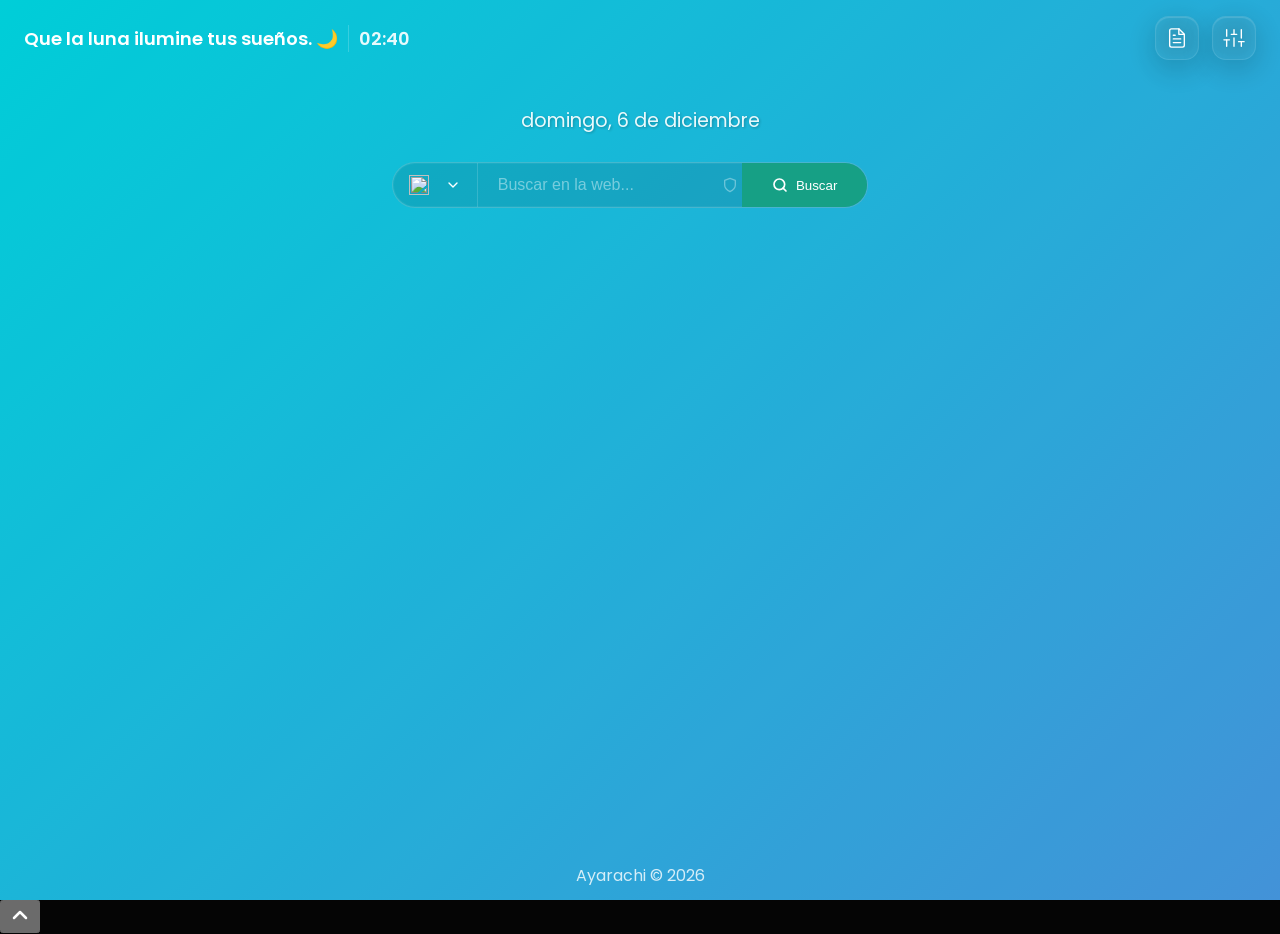
==== commit d0aa6dbd: "feat: implement Pomodoro widget and optimize loading with critical CSS and local font assets" ====
--- a/index.html
+++ b/index.html
@@ -4,16 +4,12 @@
 <head>
   <meta name="color-scheme" content="dark">
   <link rel="stylesheet" href="css/critical.css">
-  <script src="menubar/background-manager.js"></script>
+  <script src="menubar/background-manager.js" defer></script>
   <script src="menubar/instant-bg.js"></script>
-  <script src="menubar/zero-flash.js"></script>
-  <link rel="preconnect" href="https://fonts.googleapis.com">
-  <link rel="preconnect" href="https://fonts.gstatic.com" crossorigin>
-  <link
-    href="https://fonts.googleapis.com/css2?family=Poppins:wght@300;400;600;700&family=Roboto:wght@400;700&family=Montserrat:wght@400;700&family=Playfair+Display:wght@400;700&display=swap"
-    rel="stylesheet">
+  <script src="menubar/zero-flash.js" defer></script>
+  <link rel="stylesheet" href="css/fonts.css">
   <meta charset="utf-8" />
-  <script src="menubar/fast-loader.js" type="module"></script>
+
   <title>Tablero</title>
   <link rel="icon" type="image/svg+xml" href="icons/icon.svg">
   <!-- Carga crítica en paralelo para eliminar cuello de botella de renderizado -->
@@ -22,11 +18,6 @@
   <link rel="stylesheet" href="css/layout.css">
   <link rel="stylesheet" href="css/search.css">
   <link rel="stylesheet" href="css/tiles.css">
-  <link rel="stylesheet" href="css/panels.css">
-  <link rel="stylesheet" href="css/notes-doodle.css">
-  <link rel="stylesheet" href="css/weather.css">
-  <link rel="stylesheet" href="css/form-controls.css">
-  <link rel="stylesheet" href="css/context-menu.css">
 </head>
 
 <body class="loading">
@@ -596,7 +587,7 @@
     <footer class="settings-footer">
       <a href="https://github.com/HectorDanielAyarachiFuentes" class="about-link" rel="noopener noreferrer"
         title="GitHub del desarrollador">
-        <img src="images/Dulce-flamenco.png" alt="Foto del autor" class="about-photo" />
+        <img src="images/Dulce-flamenco.png" alt="Foto del autor" class="about-photo" loading="lazy" />
         <svg class="github-icon" xmlns="http://www.w3.org/2000/svg" viewBox="0 0 24 24" fill="currentColor">
           <path
             d="M12 0c-6.626 0-12 5.373-12 12 0 5.302 3.438 9.8 8.207 11.387.599.111.793-.261.793-.577v-2.234c-3.338.726-4.033-1.416-4.033-1.416-.546-1.387-1.333-1.756-1.333-1.756-1.089-.745.083-.729.083-.729 1.205.084 1.839 1.237 1.839 1.237 1.07 1.834 2.807 1.304 3.492.997.107-.775.418-1.305.762-1.604-2.665-.305-5.467-1.334-5.467-5.931 0-1.311.469-2.381 1.236-3.221-.124-.303-.535-1.524.117-3.176 0 0 1.008-.322 3.301 1.23.957-.266 1.983-.399 3.003-.404 1.02.005 2.047.138 3.006.404 2.291-1.552 3.297-1.23 3.297-1.23.653 1.653.242 2.874.118 3.176.77.84 1.235 1.91 1.235 3.221 0 4.609-2.807 5.624-5.479 5.921.43.372.823 1.102.823 2.222v3.293c0 .319.192.694.801.576 4.765-1.589 8.199-6.086 8.199-11.386 0-6.627-5.373-12-12-12z" />
--- a/css/critical.css
+++ b/css/critical.css
@@ -37,3 +37,12 @@
 css-doodle:not(:defined) {
   display: none;
 }
+
+/* Ocultar elementos diferidos para evitar flash (FOUC) durante la carga inicial */
+body.loading #settings,
+body.loading #modal,
+body.loading #overlay,
+body.loading #contextMenu,
+body.loading .weather-widget-fixed {
+  display: none !important;
+}
--- a/css/fonts.css
+++ b/css/fonts.css
@@ -0,0 +1,72 @@
+@font-face {
+  font-family: 'Montserrat';
+  font-style: normal;
+  font-weight: 400;
+  font-display: swap;
+  src: url('../fonts/montserrat-400.ttf') format('truetype');
+}
+@font-face {
+  font-family: 'Montserrat';
+  font-style: normal;
+  font-weight: 700;
+  font-display: swap;
+  src: url('../fonts/montserrat-700.ttf') format('truetype');
+}
+@font-face {
+  font-family: 'Playfair Display';
+  font-style: normal;
+  font-weight: 400;
+  font-display: swap;
+  src: url('../fonts/playfair-400.ttf') format('truetype');
+}
+@font-face {
+  font-family: 'Playfair Display';
+  font-style: normal;
+  font-weight: 700;
+  font-display: swap;
+  src: url('../fonts/playfair-700.ttf') format('truetype');
+}
+@font-face {
+  font-family: 'Poppins';
+  font-style: normal;
+  font-weight: 300;
+  font-display: swap;
+  src: url('../fonts/poppins-300.ttf') format('truetype');
+}
+@font-face {
+  font-family: 'Poppins';
+  font-style: normal;
+  font-weight: 400;
+  font-display: swap;
+  src: url('../fonts/poppins-400.ttf') format('truetype');
+}
+@font-face {
+  font-family: 'Poppins';
+  font-style: normal;
+  font-weight: 600;
+  font-display: swap;
+  src: url('../fonts/poppins-600.ttf') format('truetype');
+}
+@font-face {
+  font-family: 'Poppins';
+  font-style: normal;
+  font-weight: 700;
+  font-display: swap;
+  src: url('../fonts/poppins-700.ttf') format('truetype');
+}
+@font-face {
+  font-family: 'Roboto';
+  font-style: normal;
+  font-weight: 400;
+  font-stretch: normal;
+  font-display: swap;
+  src: url('../fonts/roboto-400.ttf') format('truetype');
+}
+@font-face {
+  font-family: 'Roboto';
+  font-style: normal;
+  font-weight: 700;
+  font-stretch: normal;
+  font-display: swap;
+  src: url('../fonts/roboto-700.ttf') format('truetype');
+}
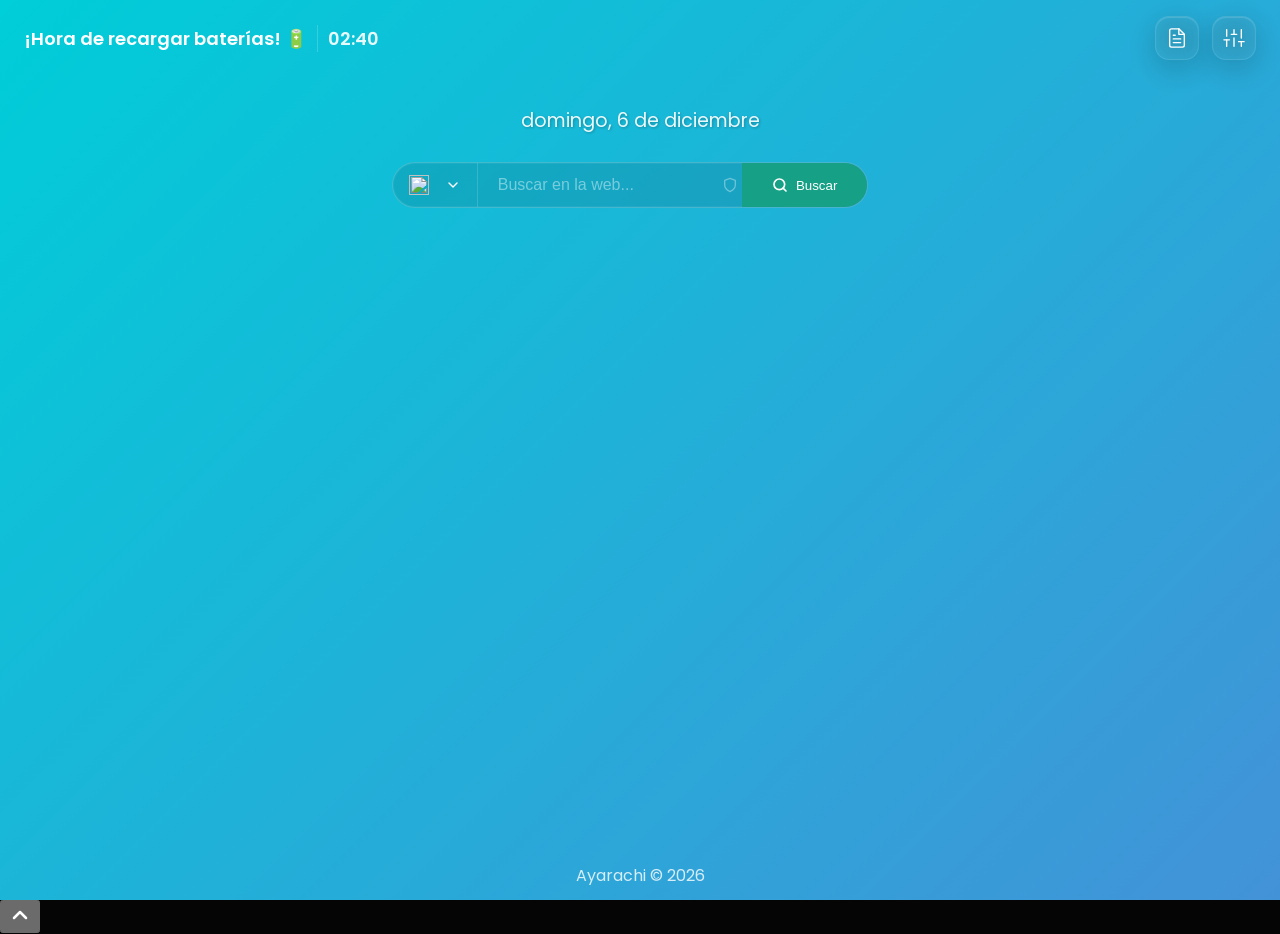
==== commit 4e26cc27: "feat: implement lazy loading, tile management logic, and UI styling for the main dashboard interface" ====
--- a/index.html
+++ b/index.html
@@ -744,6 +744,32 @@
           </svg>
           <span>Usar ícono de letra</span>
         </button></li>
+      <li><button data-action="move-out">
+          <svg xmlns="http://www.w3.org/2000/svg" width="16" height="16" viewBox="0 0 24 24" fill="none"
+            stroke="currentColor" stroke-width="2" stroke-linecap="round" stroke-linejoin="round">
+            <polyline points="15 18 9 12 15 6"></polyline>
+          </svg>
+          <span>Sacar de la carpeta</span>
+        </button></li>
+      <li class="has-submenu" id="extract-single-menu">
+        <button>
+          <svg xmlns="http://www.w3.org/2000/svg" width="16" height="16" viewBox="0 0 24 24" fill="none" stroke="currentColor" stroke-width="2" stroke-linecap="round" stroke-linejoin="round">
+            <polyline points="15 18 9 12 15 6"></polyline>
+          </svg>
+          <span>Sacar individualmente</span>
+        </button>
+        <ul class="submenu" id="extract-submenu-list">
+          <!-- Dinámico -->
+        </ul>
+      </li>
+      <li><button data-action="empty-folder">
+          <svg xmlns="http://www.w3.org/2000/svg" width="16" height="16" viewBox="0 0 24 24" fill="none"
+            stroke="currentColor" stroke-width="2" stroke-linecap="round" stroke-linejoin="round">
+            <path d="M19 12H5"></path>
+            <polyline points="12 19 5 12 12 5"></polyline>
+          </svg>
+          <span>Sacar todo (Vaciar carpeta)</span>
+        </button></li>
       <li><button data-action="edit">
           <svg xmlns="http://www.w3.org/2000/svg" width="16" height="16" viewBox="0 0 24 24" fill="none"
             stroke="currentColor" stroke-width="2" stroke-linecap="round" stroke-linejoin="round">
--- a/css/layout.css
+++ b/css/layout.css
@@ -187,6 +187,16 @@
   padding: 0 10px;
 }
 
+.back-btn:hover {
+  background: var(--bg-hover);
+}
+
+.back-btn.drag-over-back {
+  background: var(--accent);
+  color: white;
+  transform: scale(1.1);
+}
+
 .permission-banner {
   background-color: #e67e22;
   color: #fff;
--- a/css/tiles.css
+++ b/css/tiles.css
@@ -4,14 +4,23 @@
 
 .tiles {
   display: grid;
-  grid-template-columns: repeat(auto-fit, minmax(200px, 1fr));
+  /* Max 4 columnas, centrado - estilo Opera Speed Dial */
+  grid-template-columns: repeat(4, 1fr);
   gap: 14px;
   width: 100%;
-  max-width: 1100px;
+  max-width: 960px;
   margin: 6px auto 0;
   perspective: 800px;
 }
 
+/* Tablet: 3 columnas */
+@media (max-width: 900px) {
+  .tiles {
+    grid-template-columns: repeat(3, 1fr);
+  }
+}
+
+/* Móvil: 2 columnas */
 @media (max-width: 640px) {
   .tiles {
     grid-template-columns: repeat(2, 1fr)
@@ -62,15 +71,8 @@
   overflow: hidden
 }
 
-.tile.dragging {
-  opacity: 0.4;
-}
+/* Estilos de drag & drop están en drag-drop.css */
 
-.tile.drag-over {
-  transform: scale(1.02);
-  /* Border removed - use box-shadow instead for visual feedback */
-  box-shadow: 0 0 0 2px var(--accent-color), 0 18px 40px rgba(0, 0, 0, 0.5);
-}
 
 .title {
   font-weight: 600;
@@ -134,7 +136,10 @@
   flex-direction: column;
   justify-content: center;
   align-items: center;
-  gap: 8px;
+  gap: 4px;
+  /* Igualar altura de tiles normales: padding(20) + thumb(48) + thumb-padding(8) */
+  min-height: 76px;
+  padding: 10px;
   /* Border removed to prevent visual artifact */
   border: none !important;
   background: rgba(255, 255, 255, 0.03);
@@ -142,8 +147,33 @@
 }
 
 .tile.folder .thumb {
-  content: url("data:image/svg+xml,%3Csvg xmlns='http://www.w3.org/2000/svg' width='24' height='24' viewBox='0 0 24 24' fill='none' stroke='currentColor' stroke-width='2' stroke-linecap='round' stroke-linejoin='round'%3E%3Cpath d='M22 19a2 2 0 0 1-2 2H4a2 2 0 0 1-2-2V5a2 2 0 0 1 2-2h5l2 3h9a2 2 0 0 1 2 2z'%3E%3C/path%3E%3C/svg%3E");
-  padding: 16px
+  padding: 16px;
+  /* El ícono por defecto ahora se asigna solo si no tiene grid (vía JS o CSS de fallback) */
+  background-image: url("data:image/svg+xml,%3Csvg xmlns='http://www.w3.org/2000/svg' width='24' height='24' viewBox='0 0 24 24' fill='none' stroke='currentColor' stroke-width='2' stroke-linecap='round' stroke-linejoin='round'%3E%3Cpath d='M22 19a2 2 0 0 1-2 2H4a2 2 0 0 1-2-2V5a2 2 0 0 1 2-2h5l2 3h9a2 2 0 0 1 2 2z'%3E%3C/path%3E%3C/svg%3E");
+  background-size: 24px;
+  background-repeat: no-repeat;
+  background-position: center;
+}
+
+/* Grid para miniaturas dentro de la carpeta */
+.folder-grid {
+  display: grid;
+  grid-template-columns: repeat(2, 1fr);
+  grid-template-rows: repeat(2, 1fr);
+  gap: 4px;
+  width: 100%;
+  height: 100%;
+  padding: 2px;
+  /* Fondo sólido para cubrir el background-image genérico */
+  background: var(--bg-secondary);
+  border-radius: 8px;
+}
+
+.mini-icon {
+  width: 100%;
+  height: 100%;
+  object-fit: cover;
+  border-radius: 4px;
 }
 
 .tile.drag-over-folder {
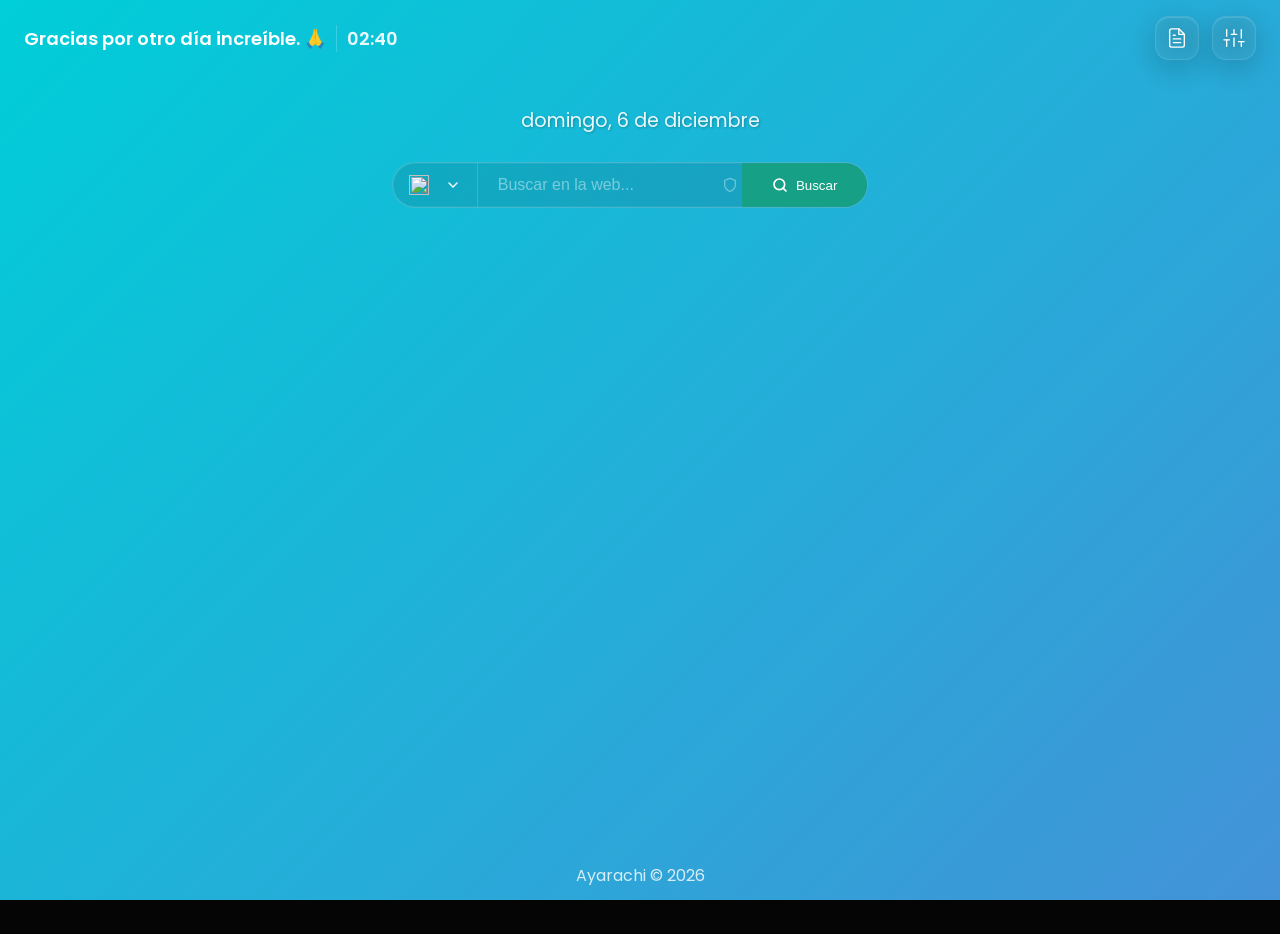
==== commit 3d13074b: "feat: implement comprehensive settings logic and update import description to support browser bookma" ====
--- a/index.html
+++ b/index.html
@@ -562,8 +562,7 @@
 
         <div class="data-section">
           <h4>Copia de Seguridad Externa</h4>
-          <p class="field-description">Exporta toda tu configuración a un archivo JSON para moverla a otro navegador o
-            guardarla como respaldo manual.</p>
+          <p class="field-description">Exporta toda tu configuración a un archivo JSON. Al importar, puedes usar un respaldo JSON o directamente un archivo HTML de marcadores exportado desde cualquier navegador.</p>
           <div class="button-group">
             <button id="importJsonBtn" class="btn">Importar JSON</button>
             <button id="exportJsonBtn" class="btn primary">Exportar JSON</button>
--- a/css/critical.css
+++ b/css/critical.css
@@ -46,3 +46,61 @@
 body.loading .weather-widget-fixed {
   display: none !important;
 }
+
+/* 
+ * ANTI-FLASH CRÍTICO: Ocultar el panel de configuración, modal y overlay ANTES de que
+ * panels.css cargue (panels.css se carga de forma diferida ~500ms después).
+ * Sin esto, estos elementos aparecen brevemente visibles en su posición normal.
+ */
+#settings {
+  position: fixed;
+  visibility: hidden;
+  transform: translateX(calc(100% + 40px));
+  pointer-events: none;
+}
+
+#settings[aria-hidden="false"] {
+  visibility: visible;
+  transform: translateX(0);
+  pointer-events: auto;
+}
+
+#modal {
+  position: fixed;
+  visibility: hidden;
+  opacity: 0;
+  pointer-events: none;
+}
+
+#modal[aria-hidden="false"] {
+  visibility: visible;
+  opacity: 1;
+  pointer-events: auto;
+}
+
+#overlay {
+  position: fixed;
+  inset: 0;
+  opacity: 0;
+  visibility: hidden;
+  pointer-events: none;
+}
+
+#overlay[aria-hidden="false"] {
+  opacity: 1;
+  visibility: visible;
+  pointer-events: auto;
+}
+
+#contextMenu {
+  position: fixed;
+  visibility: hidden;
+  opacity: 0;
+  pointer-events: none;
+}
+
+#contextMenu:not([hidden]) {
+  visibility: visible;
+  opacity: 1;
+  pointer-events: auto;
+}
--- a/css/layout.css
+++ b/css/layout.css
@@ -5,6 +5,7 @@
 html {
   background-color: #050505;
   scrollbar-width: none; /* Ocultar barra de desplazamiento en Firefox */
+  overflow-x: hidden;
 }
 html::-webkit-scrollbar {
   display: none; /* Ocultar barra de desplazamiento en Chrome/Safari */
--- a/css/tiles.css
+++ b/css/tiles.css
@@ -4,26 +4,20 @@
 
 .tiles {
   display: grid;
-  /* Max 4 columnas, centrado - estilo Opera Speed Dial */
-  grid-template-columns: repeat(4, 1fr);
+  /* Auto-fill columns dynamically to prevent stretching and handle multiple synced bookmarks elegantly */
+  grid-template-columns: repeat(auto-fill, minmax(220px, 1fr));
   gap: 14px;
   width: 100%;
-  max-width: 960px;
+  max-width: 1400px;
   margin: 6px auto 0;
   perspective: 800px;
 }
 
-/* Tablet: 3 columnas */
-@media (max-width: 900px) {
+/* Móvil: 2 columnas */
+@media (max-width: 480px) {
   .tiles {
-    grid-template-columns: repeat(3, 1fr);
-  }
-}
-
-/* Móvil: 2 columnas */
-@media (max-width: 640px) {
-  .tiles {
-    grid-template-columns: repeat(2, 1fr)
+    grid-template-columns: repeat(2, 1fr);
+    gap: 10px;
   }
 }
 
@@ -44,6 +38,10 @@
   color: var(--panel-text-color);
   outline: none;
   will-change: transform, background-color, box-shadow;
+  /* Limit tile width to prevent them from stretching too much on wider screens */
+  max-width: 280px;
+  width: 100%;
+  justify-self: center;
 }
 
 a.tile {
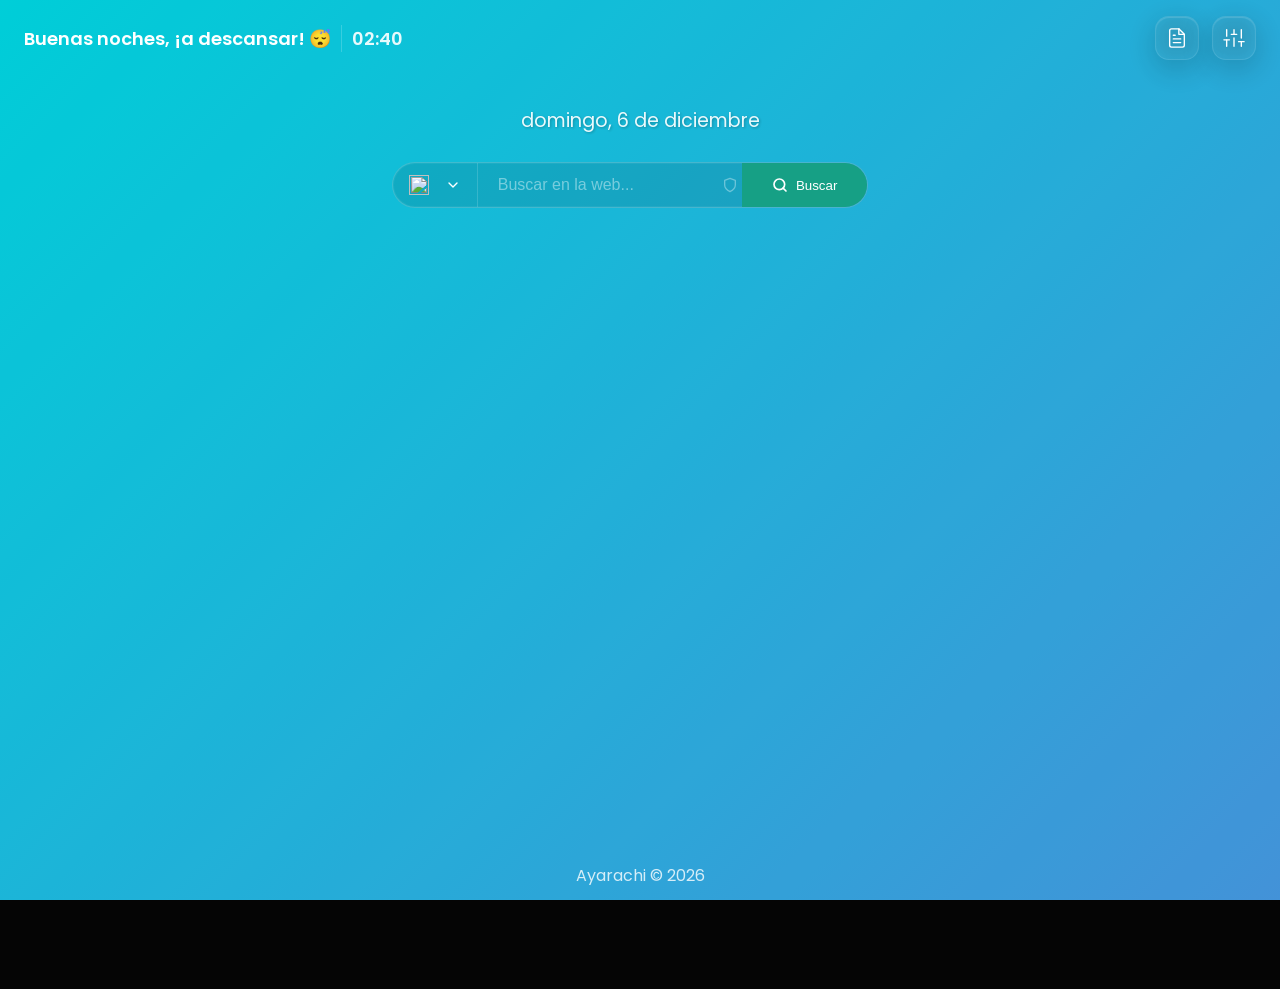
==== commit c5789419: "feat: implement zero-flash instant loading architecture with cached tile rendering and critical styl" ====
--- a/index.html
+++ b/index.html
@@ -20,15 +20,15 @@
   <link rel="stylesheet" href="css/tiles.css">
 </head>
 
-<body class="loading">
-  <!-- Capa dedicada para el fondo animado con efecto de carga en "tandas" estilo videojuego -->
-  <div id="bg-layer" style="position: fixed; top: 0; left: 0; width: 100%; height: 100%; z-index: -2; opacity: 0; filter: blur(20px) grayscale(50%); transition: opacity 1.2s steps(6, end), filter 1.2s steps(6, end); pointer-events: none;"></div>
+<body>
+  <!-- Capa dedicada para el fondo (renderizado instantáneo Zero-Flash) -->
+  <div id="bg-layer" style="position: fixed; top: 0; left: 0; width: 100%; height: 100%; z-index: -2; pointer-events: none; opacity: 1;"></div>
   <div class="wrap">
     <header class="header">
       <div class="brand-container">
         <button id="backBtn" class="back-btn" hidden aria-label="Volver a la carpeta anterior">‹</button>
-        <div id="header-greeting" class="brand"><span class="placeholder"></span></div>
-        <div id="header-clock" class="clock-header"><span class="placeholder"></span></div>
+        <div id="header-greeting" class="brand"></div>
+        <div id="header-clock" class="clock-header"></div>
       </div>
       <div class="controls">
         <button id="openNotes" title="Notas">
@@ -62,7 +62,7 @@
 
     <main id="main-content" class="main">
       <section class="top-content">
-        <div id="date" class="date"><span class="placeholder"></span></div>
+        <div id="date" class="date"></div>
       </section>
 
       <section class="search-section">
--- a/css/critical.css
+++ b/css/critical.css
@@ -104,3 +104,15 @@
   opacity: 1;
   pointer-events: auto;
 }
+
+/* Tiles precacheados para Zero-Flash: se renderizan antes de que carguen los módulos JS */
+.tile.skeleton-preview {
+  pointer-events: auto;
+}
+
+.tile-skeleton-preview {
+  min-height: 68px;
+  border-radius: var(--panel-radius, 12px);
+  background: var(--glass-bg, rgba(255, 255, 255, 0.05));
+  border: 1px solid var(--glass-border, rgba(255, 255, 255, 0.08));
+}
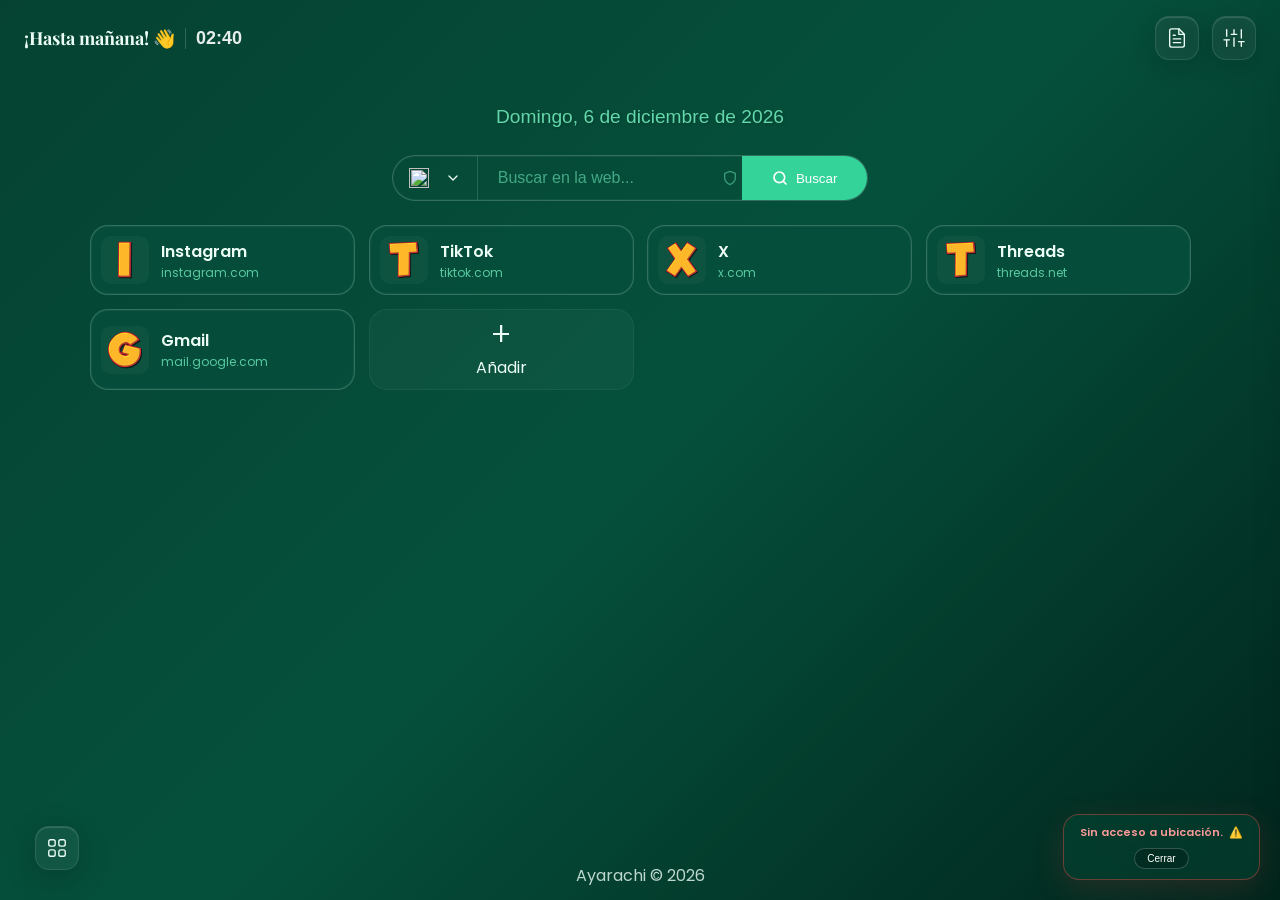
==== commit aad126bb: "feat: add core firefox menu tablero implementation with UI components and widgets" ====
--- a/index.html
+++ b/index.html
@@ -1,5 +1,5 @@
 <!doctype html>
-<html lang="es" style="background-color: #050505; color-scheme: dark;">
+<html lang="es" style="background-color: #064e3b; color-scheme: dark;">
 
 <head>
   <meta name="color-scheme" content="dark">
@@ -103,7 +103,7 @@
       </section>
     </main>
 
-    <footer class="footer">Ayarachi © <span id="footer-year">2025</span></footer>
+    <footer class="footer">Ayarachi © <span id="footer-year">2026</span></footer>
   </div>
 
   <!-- El contenedor del doodle se mueve aquí, fuera de .wrap, para que pueda actuar como un fondo independiente. -->
--- a/css/critical.css
+++ b/css/critical.css
@@ -1,6 +1,6 @@
 /* Estilo crítico para eliminar destellos de carga (Permitido por CSP) */
 html {
-  background-color: #050505 !important;
+  background-color: #064e3b !important;
   color-scheme: dark !important;
 }
 
@@ -9,9 +9,10 @@
   margin: 0;
 }
 
-/* Prevenir destello de colores de acento (ej. morado #a855f7) */
+/* Prevenir destello de colores de acento (Bosque Esmeralda por defecto) */
 :root {
-  --accent-color: #050505;
+  --accent-color: #34d399;
+  --accent-color-rgb: 52, 211, 153;
 }
 
 .wrap {
@@ -47,10 +48,9 @@
   display: none !important;
 }
 
-/* 
+/*
  * ANTI-FLASH CRÍTICO: Ocultar el panel de configuración, modal y overlay ANTES de que
  * panels.css cargue (panels.css se carga de forma diferida ~500ms después).
- * Sin esto, estos elementos aparecen brevemente visibles en su posición normal.
  */
 #settings {
   position: fixed;
@@ -105,14 +105,14 @@
   pointer-events: auto;
 }
 
-/* Tiles precacheados para Zero-Flash: se renderizan antes de que carguen los módulos JS */
+/* Tiles precacheados para Zero-Flash */
 .tile.skeleton-preview {
   pointer-events: auto;
 }
 
 .tile-skeleton-preview {
   min-height: 68px;
-  border-radius: var(--panel-radius, 12px);
-  background: var(--glass-bg, rgba(255, 255, 255, 0.05));
-  border: 1px solid var(--glass-border, rgba(255, 255, 255, 0.08));
+  border-radius: var(--panel-radius, 18px);
+  background: var(--glass-bg, rgba(6, 78, 59, 0.2));
+  border: 1px solid var(--glass-border, rgba(236, 253, 245, 0.2));
 }
--- a/css/variables.css
+++ b/css/variables.css
@@ -1,23 +1,29 @@
 :root {
-  /* Default Theme (Paisaje) - these will be overridden by JS */
-  --greeting-color: #FFFFFF;
-  --name-color: #FFFFFF;
-  --clock-color: #FFFFFF;
-  --date-color: #FFFFFF;
+  /* Default Theme: Bosque Esmeralda (sobreescrito por JS según preferencias) */
+  --greeting-color: #ecfdf5;
+  --name-color: #34d399;
+  --clock-color: #ffffff;
+  --date-color: #6ee7b7;
 
-  --greeting-font: 'Poppins', sans-serif;
-  --date-font: 'Poppins', sans-serif;
+  --greeting-font: 'Playfair Display', serif;
+  --date-font: 'Lato', sans-serif;
 
-  --panel-text-color: #ffffff;
-  --panel-text-secondary-color: rgba(255, 255, 255, 0.7);
-  --panel-bg: rgba(0, 0, 0, 0.2);
-  --accent-color: #a855f7;
+  --panel-text-color: #ecfdf5;
+  --panel-text-secondary-color: #6ee7b7;
+  --text-color-strong: #ffffff;
+  --panel-bg: #064e3b;
+  --panel-bg-rgb: 6, 78, 59;
+  --accent-color: #34d399;
+  --accent-color-rgb: 52, 211, 153;
+  --accent: var(--accent-color);
+  --bg-secondary: rgba(6, 78, 59, 0.5);
+  --bg-hover: rgba(255, 255, 255, 0.08);
   --button-bg: rgba(255, 255, 255, 0.05);
   --button-hover-bg: rgba(255, 255, 255, 0.1);
-  --panel-radius: 12px;
+  --panel-radius: 18px;
 
-  --panel-opacity: 0.1;
-  --panel-blur: 10px;
+  --panel-opacity: 0.2;
+  --panel-blur: 25px;
 
   /* Firefox Modern Enhancements */
   --border-light: color-mix(in srgb, var(--panel-text-color), transparent 85%);
@@ -25,7 +31,7 @@
   --hover-overlay: color-mix(in srgb, var(--accent-color), transparent 85%);
   --shadow-accent: color-mix(in srgb, var(--accent-color), transparent 70%);
 
-  /* Firefox Glassmorphism 2.0 - Ultra Smooth */
+  /* Firefox Glassmorphism 2.0 */
   --glass-bg: color-mix(in srgb, var(--panel-bg), transparent 10%);
   --glass-border: color-mix(in srgb, var(--panel-text-color), transparent 80%);
   --glass-highlight: color-mix(in srgb, var(--panel-text-color), transparent 95%);
--- a/css/tiles.css
+++ b/css/tiles.css
@@ -53,6 +53,11 @@
   transform: translateY(-6px) scale(1.02);
   background: var(--hover-overlay);
   box-shadow: 0 18px 40px rgba(0, 0, 0, 0.5), 0 0 20px var(--shadow-accent);
+}
+
+.tile:focus-visible {
+  outline: 2px solid var(--accent-color);
+  outline-offset: 2px;
 }
 
 .thumb {
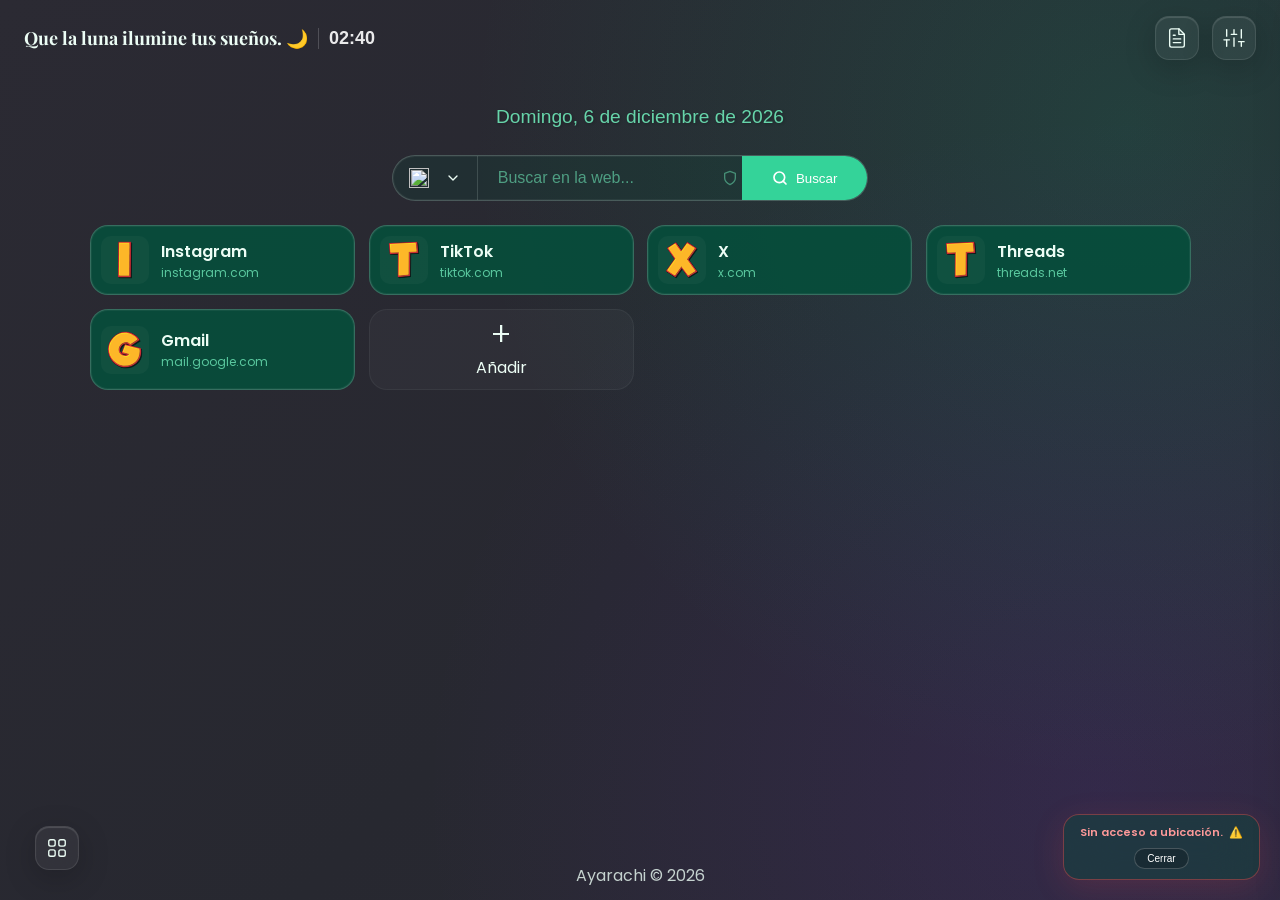
==== commit a61c2e6e: "feat: add critical css, drag-drop styling, custom fonts, and modular UI components" ====
--- a/index.html
+++ b/index.html
@@ -1,20 +1,200 @@
 <!doctype html>
-<html lang="es" style="background-color: #064e3b; color-scheme: dark;">
+<html lang="es" style="background-color: #2b2a33; color-scheme: dark;">
 
 <head>
+  <meta charset="utf-8" />
   <meta name="color-scheme" content="dark">
-  <link rel="stylesheet" href="css/critical.css">
-  <script src="menubar/background-manager.js" defer></script>
   <script src="menubar/instant-bg.js"></script>
-  <script src="menubar/zero-flash.js" defer></script>
-  <link rel="stylesheet" href="css/fonts.css">
-  <meta charset="utf-8" />
+  <!-- CSS crítico y variables inlined para eliminar bloqueo de renderizado inicial (permitido por CSP style-src 'unsafe-inline') -->
+  <style>
+    html {
+      background-color: #2b2a33;
+      color-scheme: dark;
+    }
+
+    body {
+      background: transparent !important;
+      margin: 0;
+    }
+
+    :root {
+      --greeting-color: #ecfdf5;
+      --name-color: #34d399;
+      --clock-color: #ffffff;
+      --date-color: #6ee7b7;
+
+      --greeting-font: 'Playfair Display', serif;
+      --date-font: 'Lato', sans-serif;
+
+      --panel-text-color: #ecfdf5;
+      --panel-text-secondary-color: #6ee7b7;
+      --text-color-strong: #ffffff;
+      --panel-bg: #064e3b;
+      --panel-bg-rgb: 6, 78, 59;
+      --accent-color: #34d399;
+      --accent-color-rgb: 52, 211, 153;
+      --accent: var(--accent-color);
+      --bg-secondary: rgba(6, 78, 59, 0.5);
+      --bg-hover: rgba(255, 255, 255, 0.08);
+      --button-bg: rgba(255, 255, 255, 0.05);
+      --button-hover-bg: rgba(255, 255, 255, 0.1);
+      --panel-radius: 18px;
+
+      --panel-opacity: 0.2;
+      --panel-blur: 25px;
+
+      --border-light: color-mix(in srgb, var(--panel-text-color), transparent 85%);
+      --border-active: color-mix(in srgb, var(--accent-color), transparent 40%);
+      --hover-overlay: color-mix(in srgb, var(--accent-color), transparent 85%);
+      --shadow-accent: color-mix(in srgb, var(--accent-color), transparent 70%);
+
+      --glass-bg: color-mix(in srgb, var(--panel-bg), transparent 10%);
+      --glass-border: color-mix(in srgb, var(--panel-text-color), transparent 80%);
+      --glass-highlight: color-mix(in srgb, var(--panel-text-color), transparent 95%);
+    }
+
+    @keyframes tableroBgFadeIn {
+      from {
+        opacity: 0;
+      }
+      to {
+        opacity: 1;
+      }
+    }
+
+    @keyframes tableroWrapReveal {
+      from {
+        opacity: 0;
+      }
+      to {
+        opacity: 1;
+      }
+    }
+
+    #bg-layer.bg-enter {
+      animation: tableroBgFadeIn 0.48s cubic-bezier(0.22, 1, 0.36, 1) both;
+    }
+
+    .wrap {
+      opacity: 1;
+      animation: tableroWrapReveal 0.34s ease-out both;
+    }
+
+    #doodle-background {
+      position: fixed;
+      top: 0;
+      left: 0;
+      width: 100%;
+      height: 100%;
+      z-index: -1;
+      opacity: 0;
+      transition: opacity 0.45s ease-out;
+      pointer-events: none;
+    }
+
+    #doodle-background.ready {
+      opacity: 1;
+    }
+
+    css-doodle:not(:defined) {
+      display: none;
+    }
+
+    body.loading #settings,
+    body.loading #modal,
+    body.loading #overlay,
+    body.loading #contextMenu,
+    body.loading .weather-widget-fixed {
+      display: none !important;
+    }
+
+    #settings {
+      position: fixed;
+      visibility: hidden;
+      transform: translateX(calc(100% + 40px));
+      pointer-events: none;
+    }
+
+    #settings[aria-hidden="false"] {
+      visibility: visible;
+      transform: translateX(0);
+      pointer-events: auto;
+    }
+
+    #modal {
+      position: fixed;
+      visibility: hidden;
+      opacity: 0;
+      pointer-events: none;
+    }
+
+    #modal[aria-hidden="false"] {
+      visibility: visible;
+      opacity: 1;
+      pointer-events: auto;
+    }
+
+    #overlay {
+      position: fixed;
+      inset: 0;
+      opacity: 0;
+      visibility: hidden;
+      pointer-events: none;
+    }
+
+    #overlay[aria-hidden="false"] {
+      opacity: 1;
+      visibility: visible;
+      pointer-events: auto;
+    }
+
+    #contextMenu {
+      position: fixed;
+      visibility: hidden;
+      opacity: 0;
+      pointer-events: none;
+    }
+
+    #contextMenu:not([hidden]) {
+      visibility: visible;
+      opacity: 1;
+      pointer-events: auto;
+    }
+
+    #scrollToTopBtn:not(.visible) {
+      position: fixed;
+      bottom: 20px;
+      right: 20px;
+      visibility: hidden;
+      opacity: 0;
+      pointer-events: none;
+    }
+
+    .weather-widget-fixed:not(.loaded) {
+      position: fixed;
+      bottom: 20px;
+      right: 20px;
+      visibility: hidden;
+      opacity: 0;
+      pointer-events: none;
+    }
+
+    .tile.skeleton-preview {
+      pointer-events: auto;
+    }
+
+    .tile-skeleton-preview {
+      min-height: 68px;
+      border-radius: var(--panel-radius, 18px);
+      background: var(--glass-bg, rgba(6, 78, 59, 0.2));
+      border: 1px solid var(--glass-border, rgba(236, 253, 245, 0.2));
+    }
+  </style>
 
   <title>Tablero</title>
   <link rel="icon" type="image/svg+xml" href="icons/icon.svg">
-  <!-- Carga crítica en paralelo para eliminar cuello de botella de renderizado -->
-  <link rel="stylesheet" href="css/variables.css">
-  <link rel="stylesheet" href="css/animations.css">
+  <!-- Fuentes woff2 locales y hojas esenciales en head para render sin salto tipográfico ni bloqueo extra -->
+  <link rel="stylesheet" href="css/fonts.css">
   <link rel="stylesheet" href="css/layout.css">
   <link rel="stylesheet" href="css/search.css">
   <link rel="stylesheet" href="css/tiles.css">
@@ -22,7 +202,7 @@
 
 <body>
   <!-- Capa dedicada para el fondo (renderizado instantáneo Zero-Flash) -->
-  <div id="bg-layer" style="position: fixed; top: 0; left: 0; width: 100%; height: 100%; z-index: -2; pointer-events: none; opacity: 1;"></div>
+  <div id="bg-layer" class="bg-enter" style="position: fixed; top: 0; left: 0; width: 100%; height: 100%; z-index: -2; pointer-events: none;"></div>
   <div class="wrap">
     <header class="header">
       <div class="brand-container">
@@ -815,6 +995,8 @@
     </svg>
   </button>
 
+  <script src="menubar/background-manager.js"></script>
+  <script src="menubar/zero-flash.js"></script>
   <script src="menubar/app.js" type="module"></script>
 </body>
 
--- a/css/fonts.css
+++ b/css/fonts.css
@@ -31,28 +31,32 @@
   font-style: normal;
   font-weight: 300;
   font-display: swap;
-  src: url('../fonts/poppins-300.ttf') format('truetype');
+  src: url('../fonts/poppins-300.woff2') format('woff2'),
+       url('../fonts/poppins-300.ttf') format('truetype');
 }
 @font-face {
   font-family: 'Poppins';
   font-style: normal;
   font-weight: 400;
   font-display: swap;
-  src: url('../fonts/poppins-400.ttf') format('truetype');
+  src: url('../fonts/poppins-400.woff2') format('woff2'),
+       url('../fonts/poppins-400.ttf') format('truetype');
 }
 @font-face {
   font-family: 'Poppins';
   font-style: normal;
   font-weight: 600;
   font-display: swap;
-  src: url('../fonts/poppins-600.ttf') format('truetype');
+  src: url('../fonts/poppins-600.woff2') format('woff2'),
+       url('../fonts/poppins-600.ttf') format('truetype');
 }
 @font-face {
   font-family: 'Poppins';
   font-style: normal;
   font-weight: 700;
   font-display: swap;
-  src: url('../fonts/poppins-700.ttf') format('truetype');
+  src: url('../fonts/poppins-700.woff2') format('woff2'),
+       url('../fonts/poppins-700.ttf') format('truetype');
 }
 @font-face {
   font-family: 'Roboto';
@@ -60,7 +64,8 @@
   font-weight: 400;
   font-stretch: normal;
   font-display: swap;
-  src: url('../fonts/roboto-400.ttf') format('truetype');
+  src: url('../fonts/roboto-400.woff2') format('woff2'),
+       url('../fonts/roboto-400.ttf') format('truetype');
 }
 @font-face {
   font-family: 'Roboto';
--- a/css/layout.css
+++ b/css/layout.css
@@ -3,7 +3,7 @@
 }
 
 html {
-  background-color: #050505;
+  background-color: #2b2a33;
   scrollbar-width: none; /* Ocultar barra de desplazamiento en Firefox */
   overflow-x: hidden;
 }
@@ -45,7 +45,6 @@
   height: 100vh;
   margin: 0;
   background: transparent !important;
-  transition: color .4s ease-in-out;
   position: relative;
   overflow-x: hidden;
 }
@@ -58,7 +57,7 @@
   min-height: 100vh;
   display: flex;
   flex-direction: column;
-  background-color: rgba(0, 0, 0, 0.15);
+  background-color: transparent;
   will-change: opacity;
 }
 
@@ -152,6 +151,11 @@
   transition: all 0.3s cubic-bezier(0.4, 0, 0.2, 1) !important;
   box-shadow: inset 0 1px 1px rgba(255, 255, 255, 0.15), 0 8px 32px rgba(0, 0, 0, 0.2) !important;
   margin-left: 5px;
+}
+
+body.with-load-animations #openNotes,
+body.with-load-animations #openSettings,
+body.with-load-animations #widgets-toggle-btn {
   animation: alertModalSlideUp 0.6s cubic-bezier(0.34, 1.56, 0.64, 1) backwards;
 }
 
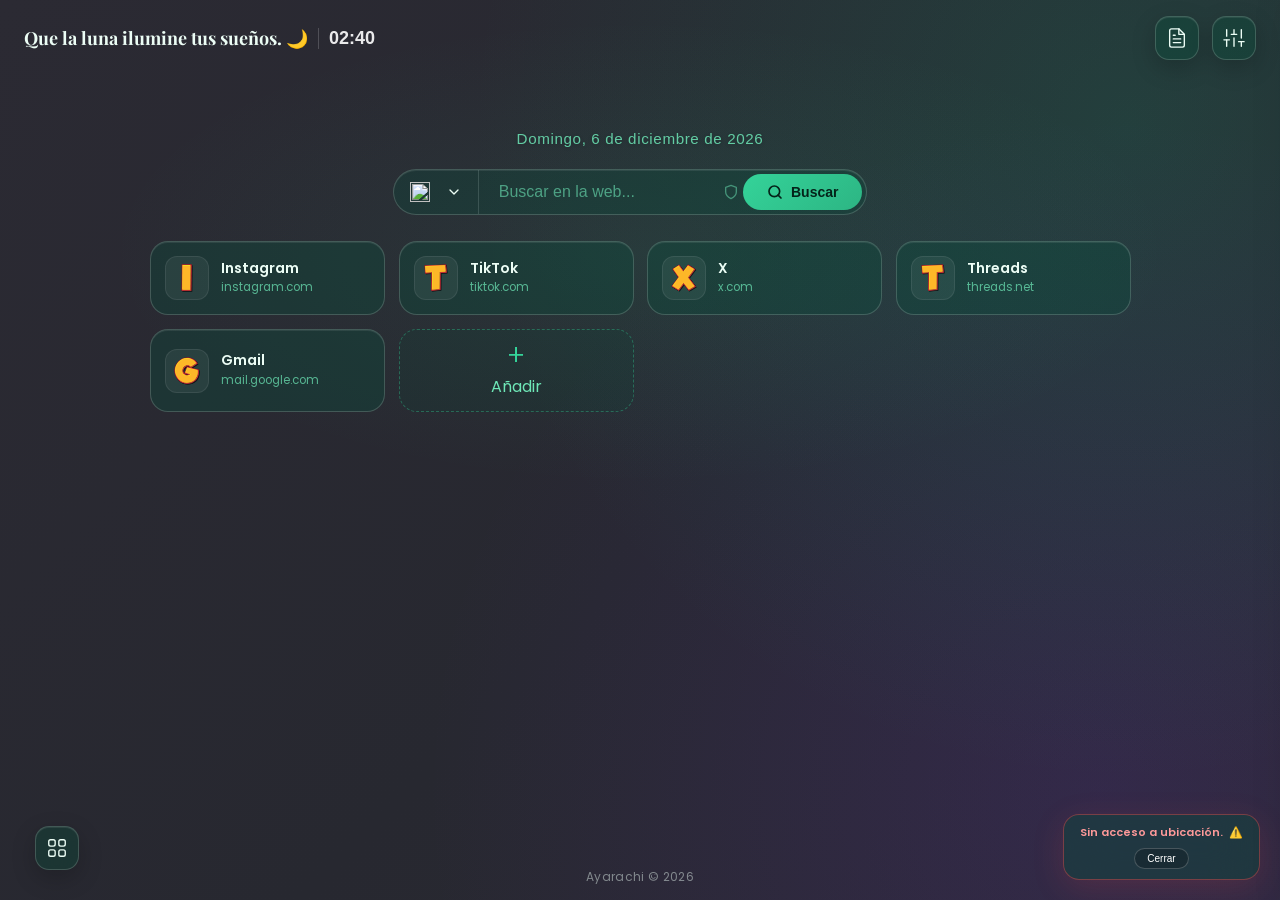
==== commit b8906391: "feat: add layout, themes, and configuration modules for Firefox menu board" ====
--- a/index.html
+++ b/index.html
@@ -33,6 +33,7 @@
       --panel-bg-rgb: 6, 78, 59;
       --accent-color: #34d399;
       --accent-color-rgb: 52, 211, 153;
+      --accent-contrast-color: #042319;
       --accent: var(--accent-color);
       --bg-secondary: rgba(6, 78, 59, 0.5);
       --bg-hover: rgba(255, 255, 255, 0.08);
@@ -48,9 +49,9 @@
       --hover-overlay: color-mix(in srgb, var(--accent-color), transparent 85%);
       --shadow-accent: color-mix(in srgb, var(--accent-color), transparent 70%);
 
-      --glass-bg: color-mix(in srgb, var(--panel-bg), transparent 10%);
-      --glass-border: color-mix(in srgb, var(--panel-text-color), transparent 80%);
-      --glass-highlight: color-mix(in srgb, var(--panel-text-color), transparent 95%);
+      --glass-bg: rgba(var(--panel-bg-rgb), clamp(0.18, calc(var(--panel-opacity) + 0.14), 0.78));
+      --glass-border: color-mix(in srgb, var(--panel-text-color), transparent 82%);
+      --glass-highlight: rgba(255, 255, 255, 0.08);
     }
 
     @keyframes tableroBgFadeIn {
@@ -634,18 +635,7 @@
         </div>
         <div class="field">
           <label>Doodles Disponibles</label>
-          <div id="doodle-list" class="doodle-list">
-            <button class="doodle-item" data-doodle-id="none">
-              <div class="doodle-item-preview none"></div>
-              <span class="doodle-item-name">Ninguno</span>
-            </button>
-            <!-- Aquí se cargarán más doodles con JS -->
-            <!-- Ejemplo de un doodle -->
-            <button class="doodle-item" data-doodle-id="lluvia-estrellas">
-              <div class="doodle-item-preview lluvia-estrellas"></div>
-              <span class="doodle-item-name">Lluvia de Estrellas</span>
-            </button>
-          </div>
+          <div id="doodle-list" class="doodle-list"></div>
         </div>
       </div>
       <!-- Tab: Paneles -->
--- a/css/layout.css
+++ b/css/layout.css
@@ -66,8 +66,8 @@
   display: flex;
   flex-direction: column;
   align-items: center;
-  gap: 18px;
-  padding: 12px 90px;
+  gap: 22px;
+  padding: clamp(28px, 6vh, 64px) 90px 24px;
   transition: filter .4s ease, background-color .3s;
   opacity: 1;
   transform: translateY(0);
@@ -137,10 +137,10 @@
 }
 
 #openNotes, #openSettings, #widgets-toggle-btn {
-  background: rgba(255, 255, 255, 0.05) !important;
+  background: rgba(var(--panel-bg-rgb, 6, 78, 59), 0.35) !important;
   backdrop-filter: blur(12px) !important;
   -webkit-backdrop-filter: blur(12px) !important;
-  border: 1px solid rgba(255, 255, 255, 0.1) !important;
+  border: 1px solid var(--glass-border) !important;
   color: var(--panel-text-color) !important;
   width: 44px !important;
   height: 44px !important;
@@ -148,8 +148,8 @@
   display: flex !important;
   align-items: center !important;
   justify-content: center !important;
-  transition: all 0.3s cubic-bezier(0.4, 0, 0.2, 1) !important;
-  box-shadow: inset 0 1px 1px rgba(255, 255, 255, 0.15), 0 8px 32px rgba(0, 0, 0, 0.2) !important;
+  transition: all 0.25s cubic-bezier(0.4, 0, 0.2, 1) !important;
+  box-shadow: inset 0 1px 0 var(--glass-highlight), 0 8px 24px rgba(0, 0, 0, 0.2) !important;
   margin-left: 5px;
 }
 
@@ -165,11 +165,11 @@
 .controls button:nth-child(4) { animation-delay: 0.25s; }
 
 #openNotes:hover, #openSettings:hover, #widgets-toggle-btn:hover {
-  background: rgba(255, 255, 255, 0.1) !important;
-  transform: translateY(-2px) scale(1.05) !important;
-  border-color: rgba(255, 255, 255, 0.2) !important;
-  color: #fff !important;
-  box-shadow: inset 0 1px 1px rgba(255, 255, 255, 0.2), 0 12px 40px rgba(0, 0, 0, 0.3), 0 0 15px rgba(255, 255, 255, 0.1) !important;
+  background: rgba(var(--accent-color-rgb, 52, 211, 153), 0.16) !important;
+  transform: translateY(-2px) scale(1.04) !important;
+  border-color: var(--border-active) !important;
+  color: var(--text-color-strong, #fff) !important;
+  box-shadow: inset 0 1px 0 var(--glass-highlight), 0 10px 28px rgba(0, 0, 0, 0.28), 0 0 14px var(--shadow-accent) !important;
 }
 
 #openNotes svg, #openSettings svg {
@@ -252,24 +252,26 @@
 .top-content {
   width: min(980px, 96%);
   text-align: center;
-  padding-top: 2vh;
-  /* Add some space at the top */
-  padding-bottom: 1vh;
+  padding-top: 0;
+  padding-bottom: 0;
 }
 
 .date {
   font-family: var(--date-font);
-  font-size: 1.2em;
-  font-weight: 400;
-  opacity: 0.9;
-  text-shadow: 1px 1px 3px rgba(0, 0, 0, 0.3);
+  font-size: 0.95rem;
+  font-weight: 500;
+  letter-spacing: 0.04em;
+  opacity: 0.85;
+  text-shadow: 0 1px 4px rgba(0, 0, 0, 0.25);
   color: var(--date-color);
 }
 
 .footer {
-  padding: 12px;
+  padding: 14px;
   text-align: center;
-  opacity: 0.8;
+  font-size: 12px;
+  letter-spacing: 0.03em;
+  opacity: 0.45;
   color: var(--panel-text-color, #fff);
 }
 
--- a/css/search.css
+++ b/css/search.css
@@ -8,20 +8,20 @@
   display: flex;
   align-items: stretch;
   width: min(980px, 96%);
-  background: var(--glass-bg);
+  background-color: rgba(var(--panel-bg-rgb, 6, 78, 59), clamp(0.18, calc(var(--panel-opacity, 0.2) + 0.08), 0.72));
   border-radius: 50px;
   backdrop-filter: blur(var(--panel-blur));
   -webkit-backdrop-filter: blur(var(--panel-blur));
   border: 1px solid var(--glass-border);
-  box-shadow: var(--panel-shadow, 0 0 0 transparent), inset 0 0 0 1px var(--glass-highlight);
-  transition: all 0.4s cubic-bezier(0.4, 0, 0.2, 1), border-color .3s ease, background-color .3s ease;
-  overflow: visible; /* Back to visible to show the dropdown */
+  box-shadow: var(--panel-shadow, 0 8px 28px rgba(0, 0, 0, 0.22)), inset 0 1px 0 var(--glass-highlight);
+  transition: all 0.3s cubic-bezier(0.4, 0, 0.2, 1), border-color .25s ease, background-color .25s ease;
+  overflow: visible;
   z-index: 1;
 }
 
 .search-card:focus-within {
   border-color: var(--accent-color);
-  background: color-mix(in srgb, var(--glass-bg), white 5%);
+  background-color: rgba(var(--panel-bg-rgb, 6, 78, 59), clamp(0.24, calc(var(--panel-opacity, 0.2) + 0.14), 0.78));
   box-shadow: 0 12px 40px rgba(0, 0, 0, 0.3), inset 0 0 0 1px var(--accent-color);
 }
 
@@ -49,19 +49,22 @@
   display: flex;
   align-items: center;
   gap: 8px;
-  background: var(--accent-color);
+  background: linear-gradient(135deg, var(--accent-color), color-mix(in srgb, var(--accent-color), black 14%));
   border: 0;
-  padding: 0 30px;
-  margin: 0;
-  border-radius: 0 50px 50px 0; /* Explicitly round the right side */
-  color: white;
+  padding: 0 24px;
+  margin: 4px 4px 4px 0;
+  border-radius: 999px;
+  color: var(--accent-contrast-color, #042319);
+  font-weight: 600;
+  font-size: 14px;
   cursor: pointer;
-  transition: all .2s;
+  transition: transform .18s ease, filter .18s ease, box-shadow .18s ease;
   align-self: stretch;
 }
 
-.search-card button:hover {
-  background-color: color-mix(in srgb, var(--accent-color), black 10%);
+.search-card button#searchGo:hover {
+  filter: brightness(1.06);
+  box-shadow: 0 4px 16px rgba(var(--accent-color-rgb, 52, 211, 153), 0.32);
 }
 
 .search-card button svg {
@@ -220,8 +223,3 @@
   /* Crea un contexto de apilamiento inferior */
   z-index: 1;
 }
-
-.search-card {
-  background-color: rgba(var(--panel-bg-rgb), var(--panel-opacity));
-  backdrop-filter: blur(var(--panel-blur));
-}
--- a/css/tiles.css
+++ b/css/tiles.css
@@ -4,12 +4,12 @@
 
 .tiles {
   display: grid;
-  /* Auto-fill columns dynamically to prevent stretching and handle multiple synced bookmarks elegantly */
+  /* Alinear eje visual con la barra de búsqueda superior */
   grid-template-columns: repeat(auto-fill, minmax(220px, 1fr));
   gap: 14px;
-  width: 100%;
-  max-width: 1400px;
-  margin: 6px auto 0;
+  width: min(980px, 100%);
+  max-width: 980px;
+  margin: 4px auto 0;
   perspective: 800px;
 }
 
@@ -26,22 +26,22 @@
   display: flex;
   align-items: center;
   gap: 12px;
-  padding: 10px;
+  min-height: 74px;
+  padding: 12px 14px;
   border-radius: var(--panel-radius);
-  /* Solid background without blur to prevent rendering artifacts */
   background: var(--glass-bg);
+  backdrop-filter: blur(12px);
+  -webkit-backdrop-filter: blur(12px);
   border: 1px solid var(--glass-border);
-  box-shadow: var(--panel-shadow, 0 0 0 transparent), inset 0 0 0 1px var(--glass-highlight);
+  box-shadow: var(--panel-shadow, 0 4px 20px rgba(0, 0, 0, 0.15)), inset 0 1px 0 var(--glass-highlight);
   cursor: grab;
-  transition: transform .18s ease-out, box-shadow .18s ease-out, background-color .18s ease-out;
+  transition: transform .18s ease-out, box-shadow .18s ease-out, background-color .18s ease-out, border-color .18s ease-out;
   text-decoration: none;
   color: var(--panel-text-color);
   outline: none;
   will-change: transform, background-color, box-shadow;
-  /* Limit tile width to prevent them from stretching too much on wider screens */
-  max-width: 280px;
-  width: 100%;
-  justify-self: center;
+  width: 100%;
+  justify-self: stretch;
 }
 
 a.tile {
@@ -50,9 +50,10 @@
 }
 
 .tile:hover {
-  transform: translateY(-6px) scale(1.02);
-  background: var(--hover-overlay);
-  box-shadow: 0 18px 40px rgba(0, 0, 0, 0.5), 0 0 20px var(--shadow-accent);
+  transform: translateY(-4px) scale(1.015);
+  background: rgba(var(--panel-bg-rgb, 6, 78, 59), clamp(0.28, calc(var(--panel-opacity, 0.2) + 0.24), 0.85));
+  border-color: var(--border-active);
+  box-shadow: 0 14px 32px rgba(0, 0, 0, 0.38), 0 0 18px var(--shadow-accent);
 }
 
 .tile:focus-visible {
@@ -61,32 +62,38 @@
 }
 
 .thumb {
-  width: 48px;
-  height: 48px;
-  border-radius: 10px;
-  background: rgba(255, 255, 255, 0.03);
+  width: 44px;
+  height: 44px;
+  border-radius: 12px;
+  background: rgba(255, 255, 255, 0.06);
+  border: 1px solid rgba(255, 255, 255, 0.08);
   object-fit: contain;
-  padding: 4px
+  padding: 6px;
+  flex-shrink: 0;
 }
 
 .info {
   flex: 1;
-  overflow: hidden
+  overflow: hidden;
+  min-width: 0;
 }
 
 /* Estilos de drag & drop están en drag-drop.css */
 
 
 .title {
+  font-size: 14px;
   font-weight: 600;
+  line-height: 1.25;
   white-space: nowrap;
   overflow: hidden;
-  text-overflow: ellipsis
+  text-overflow: ellipsis;
 }
 
 .url {
-  font-size: 12px;
-  opacity: 0.8;
+  font-size: 11.5px;
+  opacity: 0.72;
+  margin-top: 2px;
   white-space: nowrap;
   overflow: hidden;
   text-overflow: ellipsis;
@@ -140,13 +147,13 @@
   justify-content: center;
   align-items: center;
   gap: 4px;
-  /* Igualar altura de tiles normales: padding(20) + thumb(48) + thumb-padding(8) */
-  min-height: 76px;
-  padding: 10px;
-  /* Border removed to prevent visual artifact */
-  border: none !important;
-  background: rgba(255, 255, 255, 0.03);
-  cursor: pointer
+  min-height: 74px;
+  padding: 12px 14px;
+  border: 1.5px dashed rgba(var(--accent-color-rgb, 52, 211, 153), 0.35);
+  background: rgba(var(--panel-bg-rgb, 6, 78, 59), 0.14);
+  color: var(--panel-text-secondary-color);
+  box-shadow: none;
+  cursor: pointer;
 }
 
 .tile.folder .thumb {
@@ -184,14 +191,17 @@
 }
 
 .tile-add:hover {
-  background: rgba(255, 255, 255, 0.08);
-  /* No border change on hover */
+  background: rgba(var(--accent-color-rgb, 52, 211, 153), 0.12);
+  border-color: var(--accent-color);
+  color: var(--panel-text-color);
+  box-shadow: 0 10px 26px rgba(0, 0, 0, 0.28);
 }
 
 .tile-add span {
-  font-size: 32px;
+  font-size: 28px;
   font-weight: 300;
-  line-height: 1
+  line-height: 1;
+  color: var(--accent-color);
 }
 
 .tile-add .actions {
